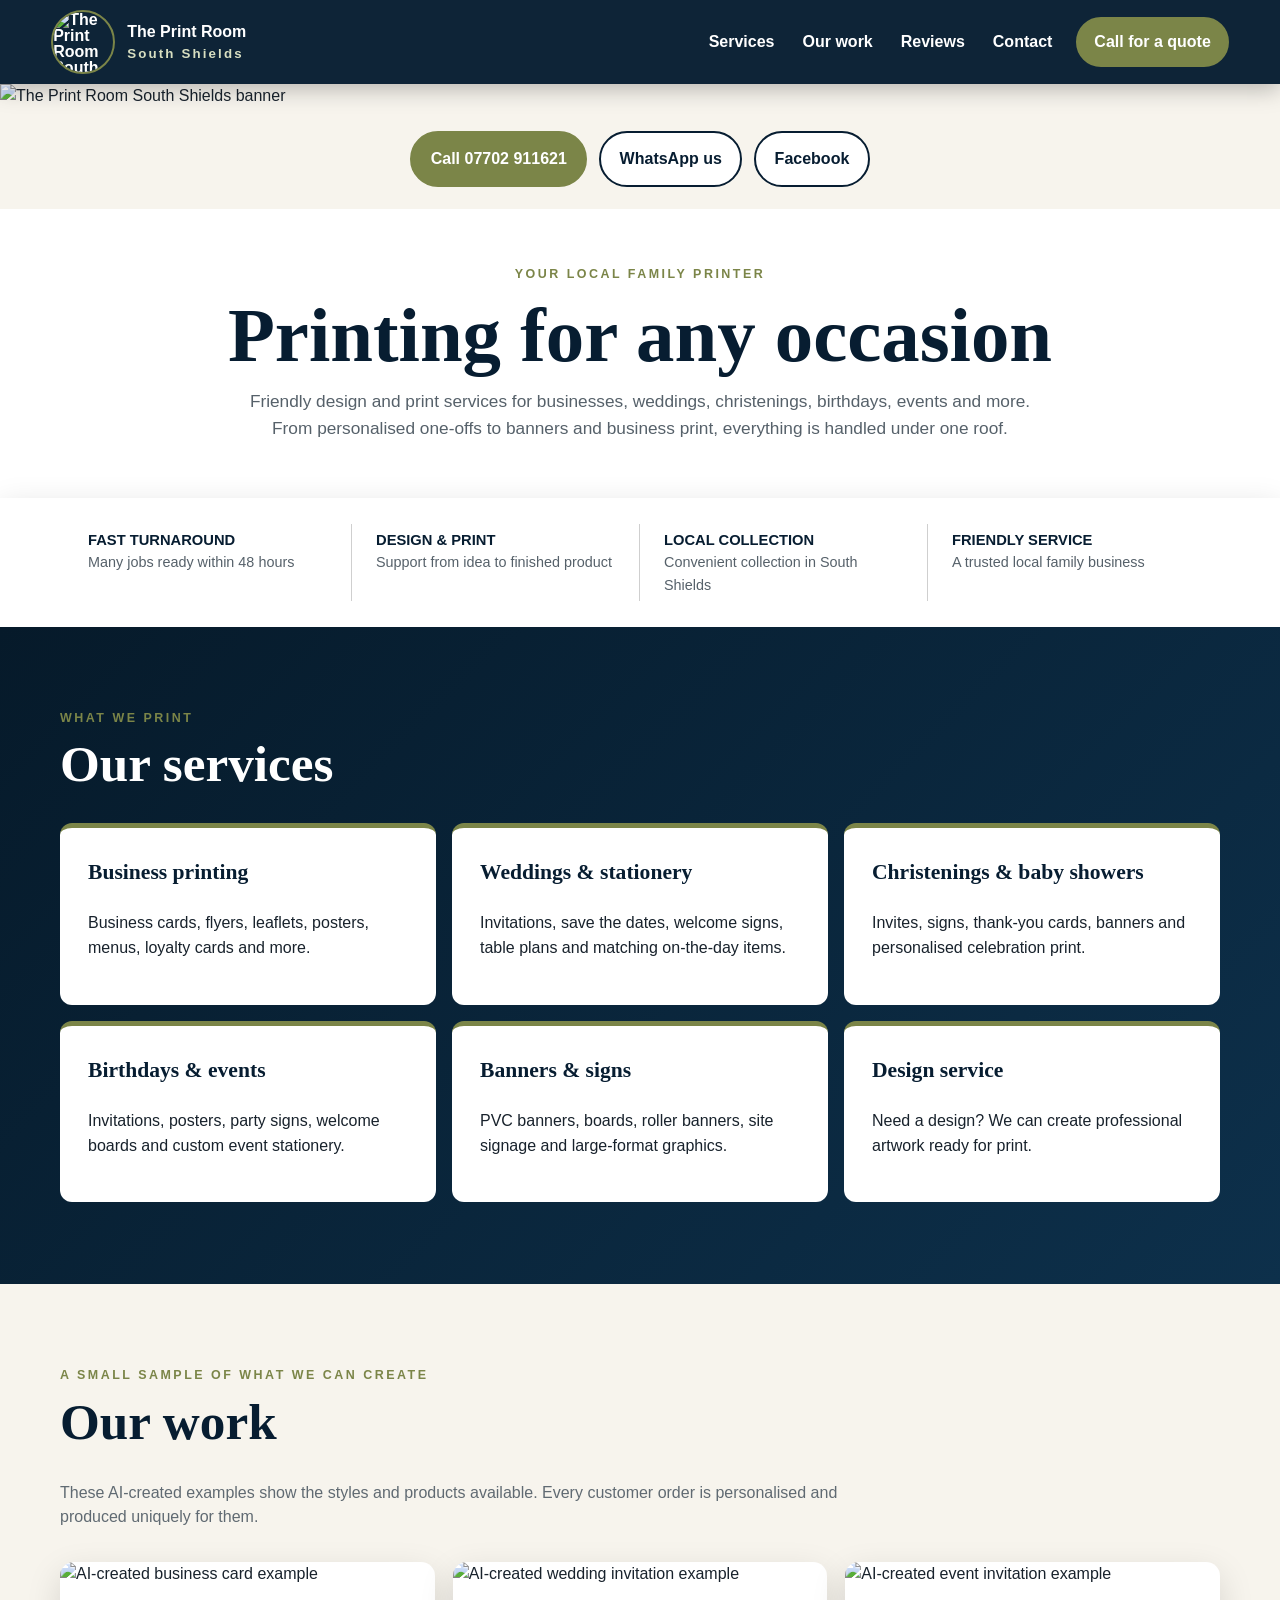
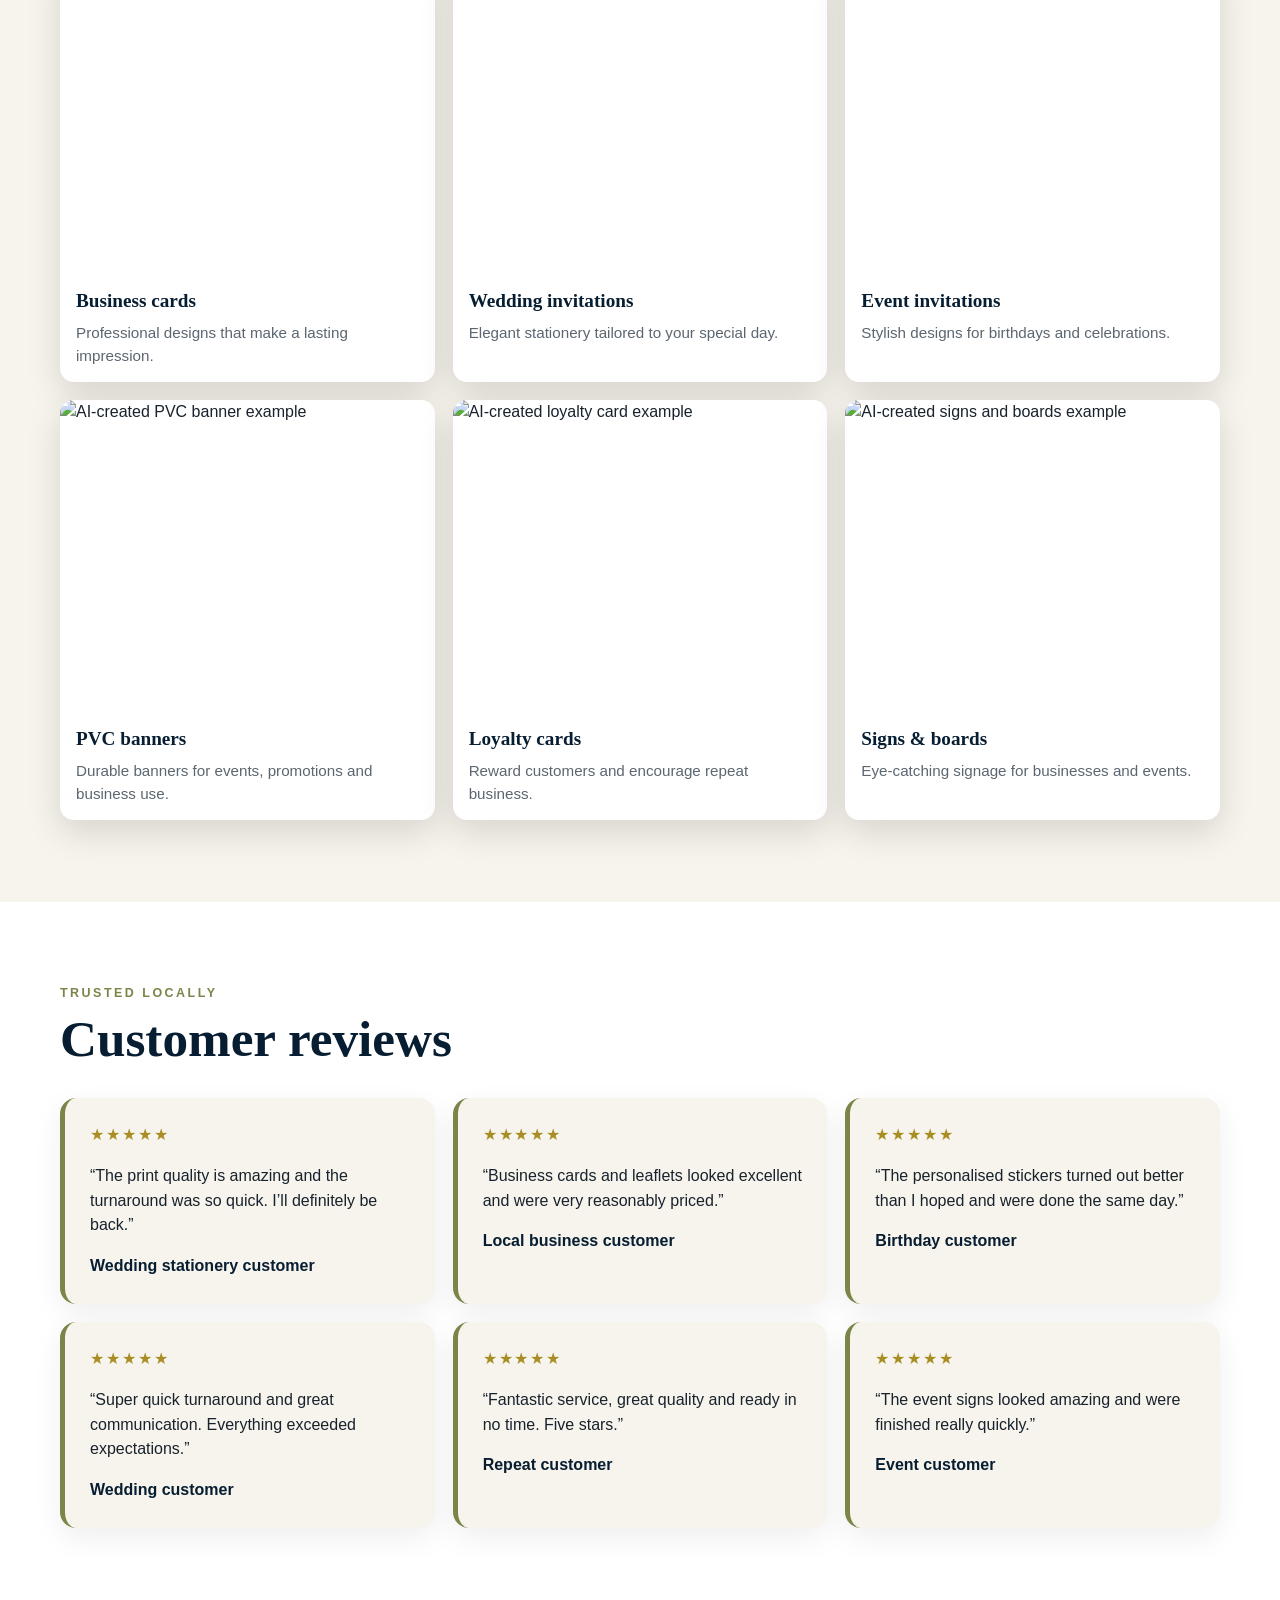
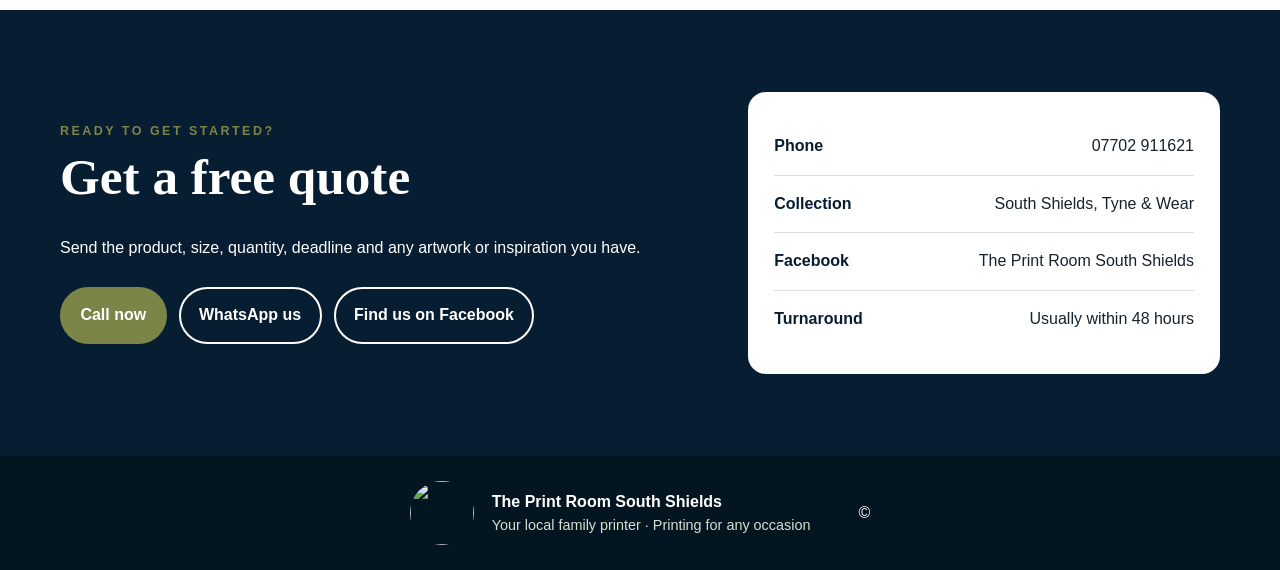
==== index.html @ c78f8b34 "Add files via upload" ====
<!doctype html>
<html lang="en-GB">
<head>
<meta charset="utf-8">
<meta name="viewport" content="width=device-width,initial-scale=1">
<title>The Print Room South Shields | Your Local Family Printer</title>
<meta name="description" content="Friendly local design and print services in South Shields for businesses, weddings, celebrations, banners, signs and personalised print.">
<meta name="theme-color" content="#071d31">
<link rel="stylesheet" href="styles.css">
</head>
<body>
<header class="topbar">
  <a class="brand" href="#home"><img src="assets/logo.jpg" alt="The Print Room South Shields logo"><span>The Print Room<small>South Shields</small></span></a>
  <nav><a href="#services">Services</a><a href="#work">Our work</a><a href="#reviews">Reviews</a><a href="#contact">Contact</a></nav>
  <a class="button small" href="tel:+447702911621">Call for a quote</a>
</header>
<main id="home">
<section class="top-banner"><img src="assets/top-banner.png" alt="The Print Room South Shields banner"></section>
<section class="mobile-actions"><a class="button" href="tel:+447702911621">Call 07702 911621</a><a class="button outline-dark" href="https://wa.me/447702911621">WhatsApp us</a><a class="button outline-dark" href="https://facebook.com/ThePrintRoomSouthShields">Facebook</a></section>
<section class="welcome wrap"><p class="eyebrow">Your local family printer</p><h1>Printing for any occasion</h1><p class="intro darktext">Friendly design and print services for businesses, weddings, christenings, birthdays, events and more. From personalised one-offs to banners and business print, everything is handled under one roof.</p></section>
<section class="benefits">
  <article><strong>Fast turnaround</strong><span>Many jobs ready within 48 hours</span></article>
  <article><strong>Design & print</strong><span>Support from idea to finished product</span></article>
  <article><strong>Local collection</strong><span>Convenient collection in South Shields</span></article>
  <article><strong>Friendly service</strong><span>A trusted local family business</span></article>
</section>
<section id="services" class="section dark"><div class="wrap"><p class="eyebrow">What we print</p><h2>Our services</h2><div class="services">
  <article><h3>Business printing</h3><p>Business cards, flyers, leaflets, posters, menus, loyalty cards and more.</p></article>
  <article><h3>Weddings & stationery</h3><p>Invitations, save the dates, welcome signs, table plans and matching on-the-day items.</p></article>
  <article><h3>Christenings & baby showers</h3><p>Invites, signs, thank-you cards, banners and personalised celebration print.</p></article>
  <article><h3>Birthdays & events</h3><p>Invitations, posters, party signs, welcome boards and custom event stationery.</p></article>
  <article><h3>Banners & signs</h3><p>PVC banners, boards, roller banners, site signage and large-format graphics.</p></article>
  <article><h3>Design service</h3><p>Need a design? We can create professional artwork ready for print.</p></article>
</div></div></section>
<section id="work" class="section work"><div class="wrap"><p class="eyebrow">A small sample of what we can create</p><h2>Our work</h2>
<p class="note">These AI-created examples show the styles and products available. Every customer order is personalised and produced uniquely for them.</p>
<div class="gallery">
  <figure><img src="assets/business-cards.jpg" alt="AI-created business card example"><figcaption><strong>Business cards</strong><span>Professional designs that make a lasting impression.</span></figcaption></figure>
  <figure><img src="assets/wedding-invitations.jpg" alt="AI-created wedding invitation example"><figcaption><strong>Wedding invitations</strong><span>Elegant stationery tailored to your special day.</span></figcaption></figure>
  <figure><img src="assets/event-invitations.jpg" alt="AI-created event invitation example"><figcaption><strong>Event invitations</strong><span>Stylish designs for birthdays and celebrations.</span></figcaption></figure>
  <figure><img src="assets/pvc-banners.jpg" alt="AI-created PVC banner example"><figcaption><strong>PVC banners</strong><span>Durable banners for events, promotions and business use.</span></figcaption></figure>
  <figure><img src="assets/loyalty-cards.jpg" alt="AI-created loyalty card example"><figcaption><strong>Loyalty cards</strong><span>Reward customers and encourage repeat business.</span></figcaption></figure>
  <figure><img src="assets/signs-boards.jpg" alt="AI-created signs and boards example"><figcaption><strong>Signs & boards</strong><span>Eye-catching signage for businesses and events.</span></figcaption></figure>
</div></div></section>
<section id="reviews" class="section reviews"><div class="wrap"><p class="eyebrow">Trusted locally</p><h2>Customer reviews</h2><div class="review-grid">
  <blockquote><div class="stars">★★★★★</div><p>“The print quality is amazing and the turnaround was so quick. I’ll definitely be back.”</p><footer>Wedding stationery customer</footer></blockquote>
  <blockquote><div class="stars">★★★★★</div><p>“Business cards and leaflets looked excellent and were very reasonably priced.”</p><footer>Local business customer</footer></blockquote>
  <blockquote><div class="stars">★★★★★</div><p>“The personalised stickers turned out better than I hoped and were done the same day.”</p><footer>Birthday customer</footer></blockquote>
  <blockquote><div class="stars">★★★★★</div><p>“Super quick turnaround and great communication. Everything exceeded expectations.”</p><footer>Wedding customer</footer></blockquote>
  <blockquote><div class="stars">★★★★★</div><p>“Fantastic service, great quality and ready in no time. Five stars.”</p><footer>Repeat customer</footer></blockquote>
  <blockquote><div class="stars">★★★★★</div><p>“The event signs looked amazing and were finished really quickly.”</p><footer>Event customer</footer></blockquote>
</div></div></section>
<section id="contact" class="section contact"><div class="wrap contact-grid"><div><p class="eyebrow">Ready to get started?</p><h2>Get a free quote</h2><p>Send the product, size, quantity, deadline and any artwork or inspiration you have.</p><div class="actions"><a class="button" href="tel:+447702911621">Call now</a><a class="button outline" href="https://wa.me/447702911621">WhatsApp us</a><a class="button outline" href="https://facebook.com/ThePrintRoomSouthShields">Find us on Facebook</a></div></div>
<div class="contact-card"><div><strong>Phone</strong><span>07702 911621</span></div><div><strong>Collection</strong><span>South Shields, Tyne & Wear</span></div><div><strong>Facebook</strong><span>The Print Room South Shields</span></div><div><strong>Turnaround</strong><span>Usually within 48 hours</span></div></div></div></section>
</main>
<footer class="site-footer"><img src="assets/logo.jpg" alt=""><div><strong>The Print Room South Shields</strong><span>Your local family printer · Printing for any occasion</span></div><p>© <span id="year"></span></p></footer>
<script src="script.js"></script>
</body></html>
---- styles.css ----
:root{--navy:#071d31;--navy2:#0b2942;--sage:#7b8548;--cream:#f7f4ed;--white:#fff;--text:#18222c;--shadow:0 18px 50px rgba(0,0,0,.16)}
*{box-sizing:border-box}html{scroll-behavior:smooth}body{margin:0;font-family:Arial,Helvetica,sans-serif;color:var(--text);background:#fff;line-height:1.55}img{display:block;max-width:100%}.wrap{width:min(1160px,92%);margin:auto}
.topbar{position:sticky;top:0;z-index:20;display:flex;align-items:center;gap:24px;padding:10px 4%;background:rgba(7,29,49,.97);box-shadow:0 5px 22px #0004}.brand{display:flex;align-items:center;gap:12px;color:white;text-decoration:none;font-weight:900;line-height:1}.brand img{width:64px;height:64px;object-fit:cover;border-radius:50%;border:2px solid var(--sage)}.brand small{display:block;color:#d8dfc1;letter-spacing:.16em;margin-top:7px}nav{display:flex;gap:28px;margin-left:auto}nav a{color:#fff;text-decoration:none;font-weight:800}.button{display:inline-flex;align-items:center;justify-content:center;padding:.86rem 1.15rem;border-radius:999px;background:var(--sage);border:2px solid var(--sage);color:white;text-decoration:none;font-weight:900}.button.outline{background:transparent;border-color:#fff}.button.small{padding:.66rem 1rem}
.hero{display:grid;grid-template-columns:1.05fr .95fr;min-height:560px;background:radial-gradient(circle at 80% 20%,#163650 0,#071d31 54%,#041522 100%);color:#fff;overflow:hidden}.hero-copy{padding:80px 5% 70px 6%;align-self:center}.script{margin:0;color:var(--sage);font-family:Georgia,serif;font-style:italic;font-size:2.2rem}.hero h1{font-family:Georgia,serif;font-size:clamp(3.2rem,7vw,6.8rem);line-height:.95;margin:.05em 0 .2em}.tag{text-transform:uppercase;letter-spacing:.22em;color:#9eaa68;font-weight:900}.intro{max-width:650px;font-size:1.08rem;color:#e7ebee}.actions{display:flex;flex-wrap:wrap;gap:12px;margin-top:26px}.hero-image{align-self:end;padding:44px 5% 0 0}.hero-image img{width:100%;height:480px;object-fit:cover;object-position:center;border-radius:20px 20px 0 0;box-shadow:var(--shadow)}
.benefits{display:grid;grid-template-columns:repeat(4,1fr);background:#fff;padding:26px 5%;box-shadow:0 8px 30px #0002}.benefits article{padding:5px 24px;border-right:1px solid #cfcfcf}.benefits article:last-child{border:0}.benefits strong,.benefits span{display:block}.benefits strong{text-transform:uppercase;color:var(--navy);font-size:.92rem}.benefits span{font-size:.9rem;color:#56616a}
.section{padding:82px 0}.dark{background:linear-gradient(135deg,#061a2a,#0d304b);color:white}.eyebrow{text-transform:uppercase;letter-spacing:.2em;font-size:.78rem;font-weight:900;color:var(--sage);margin:0 0 7px}h2{font-family:Georgia,serif;font-size:clamp(2.2rem,4vw,3.6rem);line-height:1.1;margin:.15em 0 .6em;color:var(--navy)}.dark h2,.contact h2{color:#fff}.services{display:grid;grid-template-columns:repeat(3,1fr);gap:16px}.services article{background:#fff;color:var(--text);padding:28px;border-radius:12px;border-top:5px solid var(--sage)}.services h3{font-family:Georgia,serif;color:var(--navy);font-size:1.35rem;margin-top:0}
.work{background:var(--cream)}.note{max-width:780px;color:#606a72}.gallery{display:grid;grid-template-columns:repeat(3,1fr);gap:18px;margin-top:32px}.gallery figure{margin:0;background:#fff;border-radius:14px;overflow:hidden;box-shadow:0 12px 35px #0002}.gallery img{width:100%;height:310px;object-fit:cover}.gallery figcaption{padding:14px 16px}.gallery figcaption strong,.gallery figcaption span{display:block}.gallery figcaption strong{font-family:Georgia,serif;color:var(--navy);font-size:1.2rem}.gallery figcaption span{margin-top:5px;color:#5c6670;font-size:.95rem}
.reviews{background:#fff}.review-grid{display:grid;grid-template-columns:repeat(3,1fr);gap:18px}.review-grid blockquote{margin:0;padding:25px;border-radius:16px;background:var(--cream);border-left:5px solid var(--sage);box-shadow:0 10px 30px #0001}.review-grid p{font-size:1rem}.review-grid footer{margin-top:16px;color:var(--navy);font-weight:800}.stars{color:#a98c24;letter-spacing:.12em}
.contact{background:var(--navy);color:#fff}.contact-grid{display:grid;grid-template-columns:1.15fr .85fr;gap:50px;align-items:center}.contact-card{background:#fff;color:var(--text);padding:26px;border-radius:18px}.contact-card div{display:flex;justify-content:space-between;gap:20px;padding:16px 0;border-bottom:1px solid #ddd}.contact-card div:last-child{border:0}.contact-card strong{color:var(--navy)}.contact-card span{text-align:right}
.site-footer{display:flex;align-items:center;justify-content:center;gap:18px;padding:25px;background:#041522;color:white;text-align:left}.site-footer img{width:64px;height:64px;border-radius:50%}.site-footer strong,.site-footer span{display:block}.site-footer span{font-size:.9rem;color:#d7dfcf}.site-footer p{margin-left:30px}
@media(max-width:900px){nav{display:none}.topbar .small{margin-left:auto}.hero{grid-template-columns:1fr}.hero-copy{padding-top:55px}.hero-image{padding:0 5%}.hero-image img{height:400px;border-radius:20px}.benefits{grid-template-columns:repeat(2,1fr)}.benefits article{border-right:0;border-bottom:1px solid #ddd}.services,.gallery,.review-grid{grid-template-columns:repeat(2,1fr)}.contact-grid{grid-template-columns:1fr}}
@media(max-width:600px){.brand span{display:none}.topbar{padding:8px 3%}.hero-copy{padding:45px 6%}.script{font-size:1.8rem}.hero h1{font-size:3.3rem}.hero-image img{height:290px}.benefits,.services,.gallery,.review-grid{grid-template-columns:1fr}.gallery img{height:300px}.actions .button{width:100%}.contact-card div{flex-direction:column}.contact-card span{text-align:left}.site-footer{flex-direction:column;text-align:center}.site-footer p{margin:0}}
.top-banner{background:var(--cream)}.top-banner img{width:100%;height:auto;object-fit:contain}.mobile-actions{display:flex;justify-content:center;gap:12px;flex-wrap:wrap;padding:22px 4%;background:var(--cream)}.outline-dark{background:#fff;color:var(--navy);border-color:var(--navy)}.welcome{text-align:center;padding:56px 0}.welcome h1{font-family:Georgia,serif;font-size:clamp(2.5rem,6vw,4.8rem);line-height:1.05;color:var(--navy);margin:.15em 0}.darktext{color:#56616a;margin:0 auto;max-width:800px}.topbar{position:relative}
@media(max-width:600px){.top-banner img{width:100%;height:auto}.mobile-actions{padding:16px 5%}.mobile-actions .button{width:100%}.welcome{padding:44px 5%}.topbar{position:relative}}
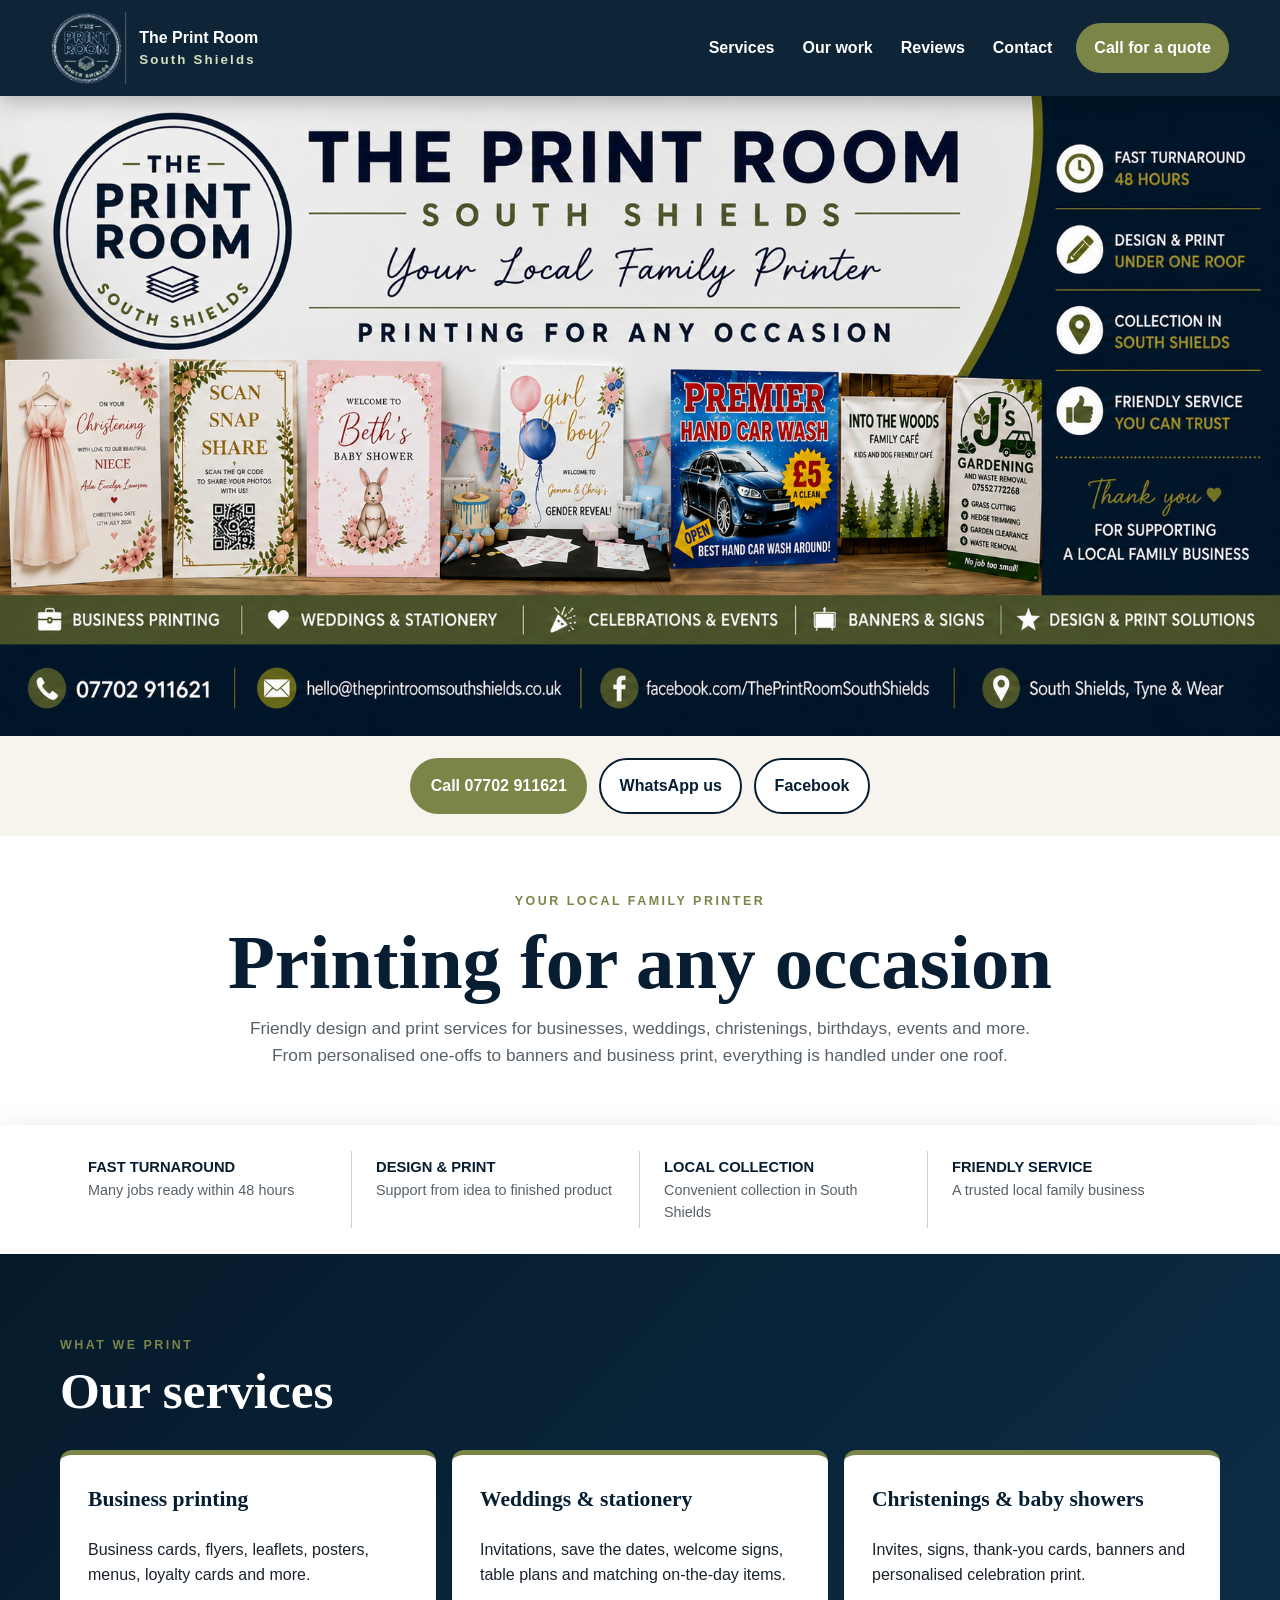
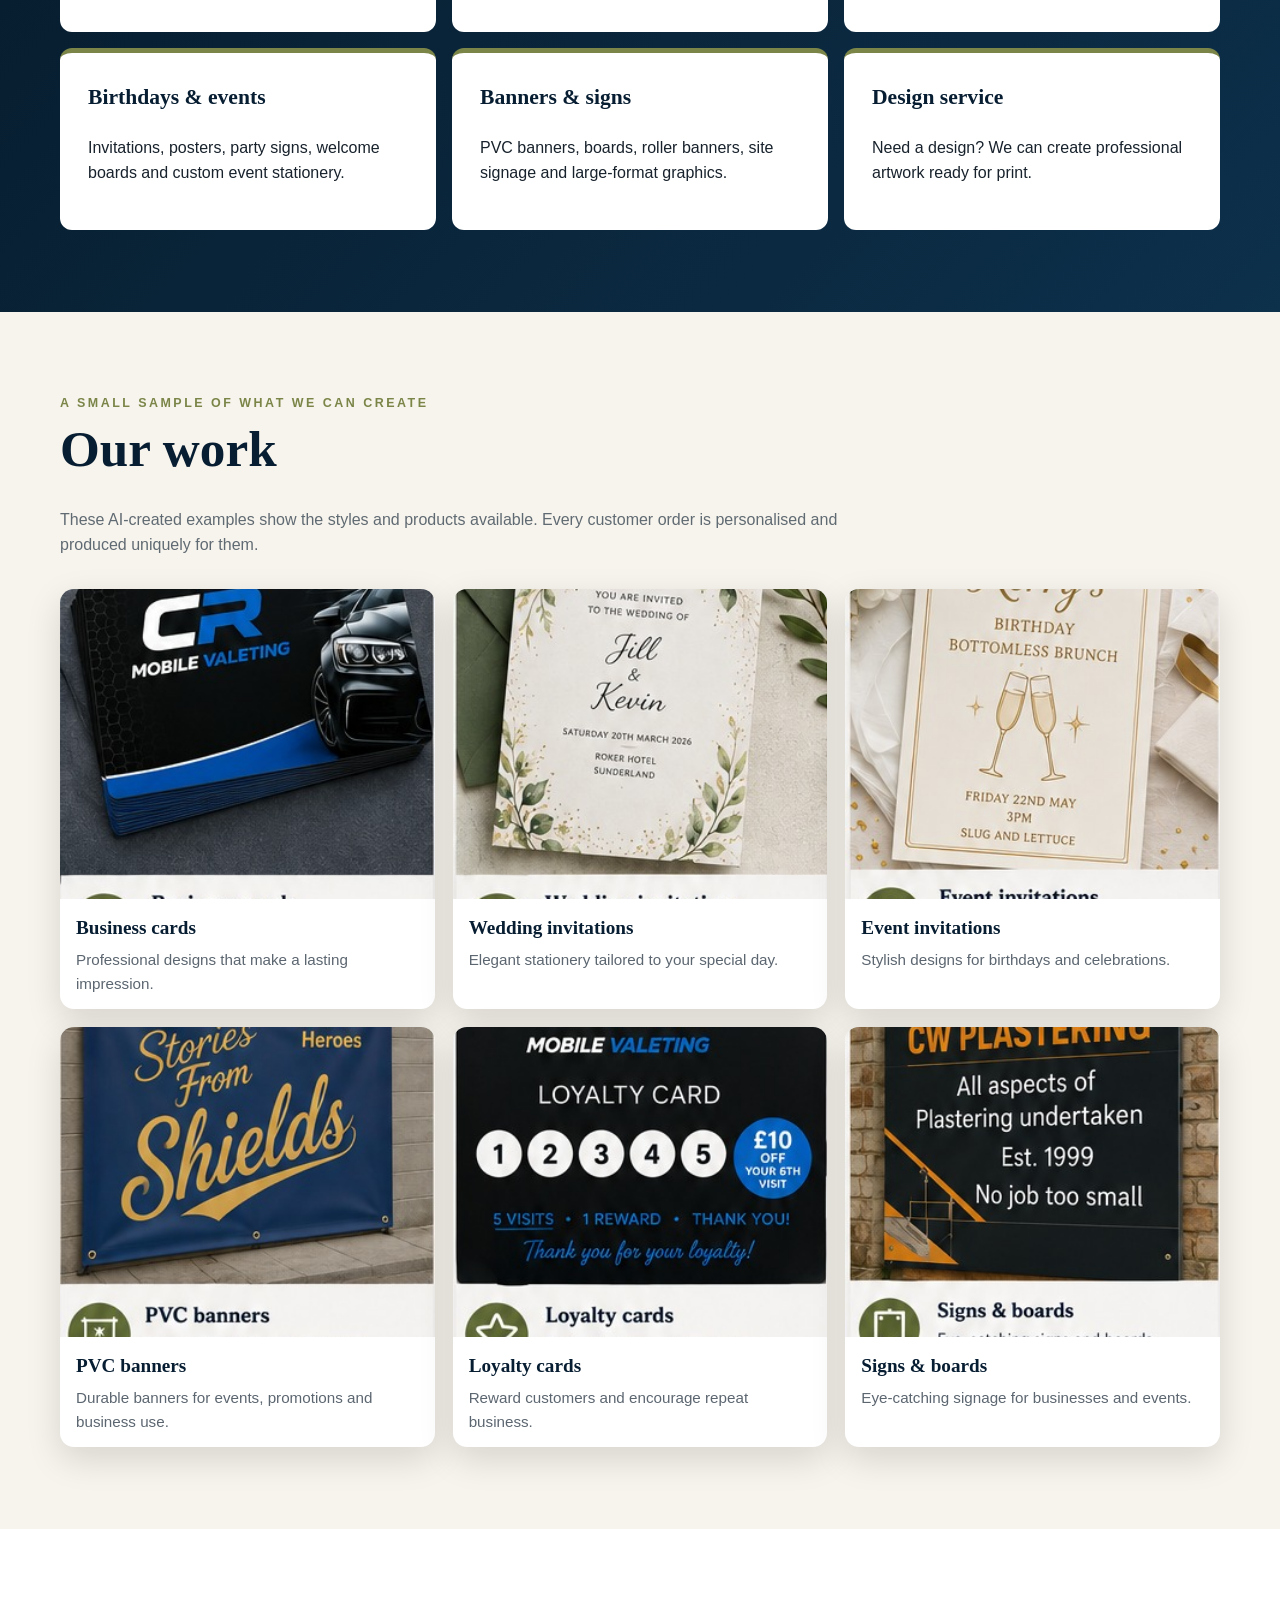
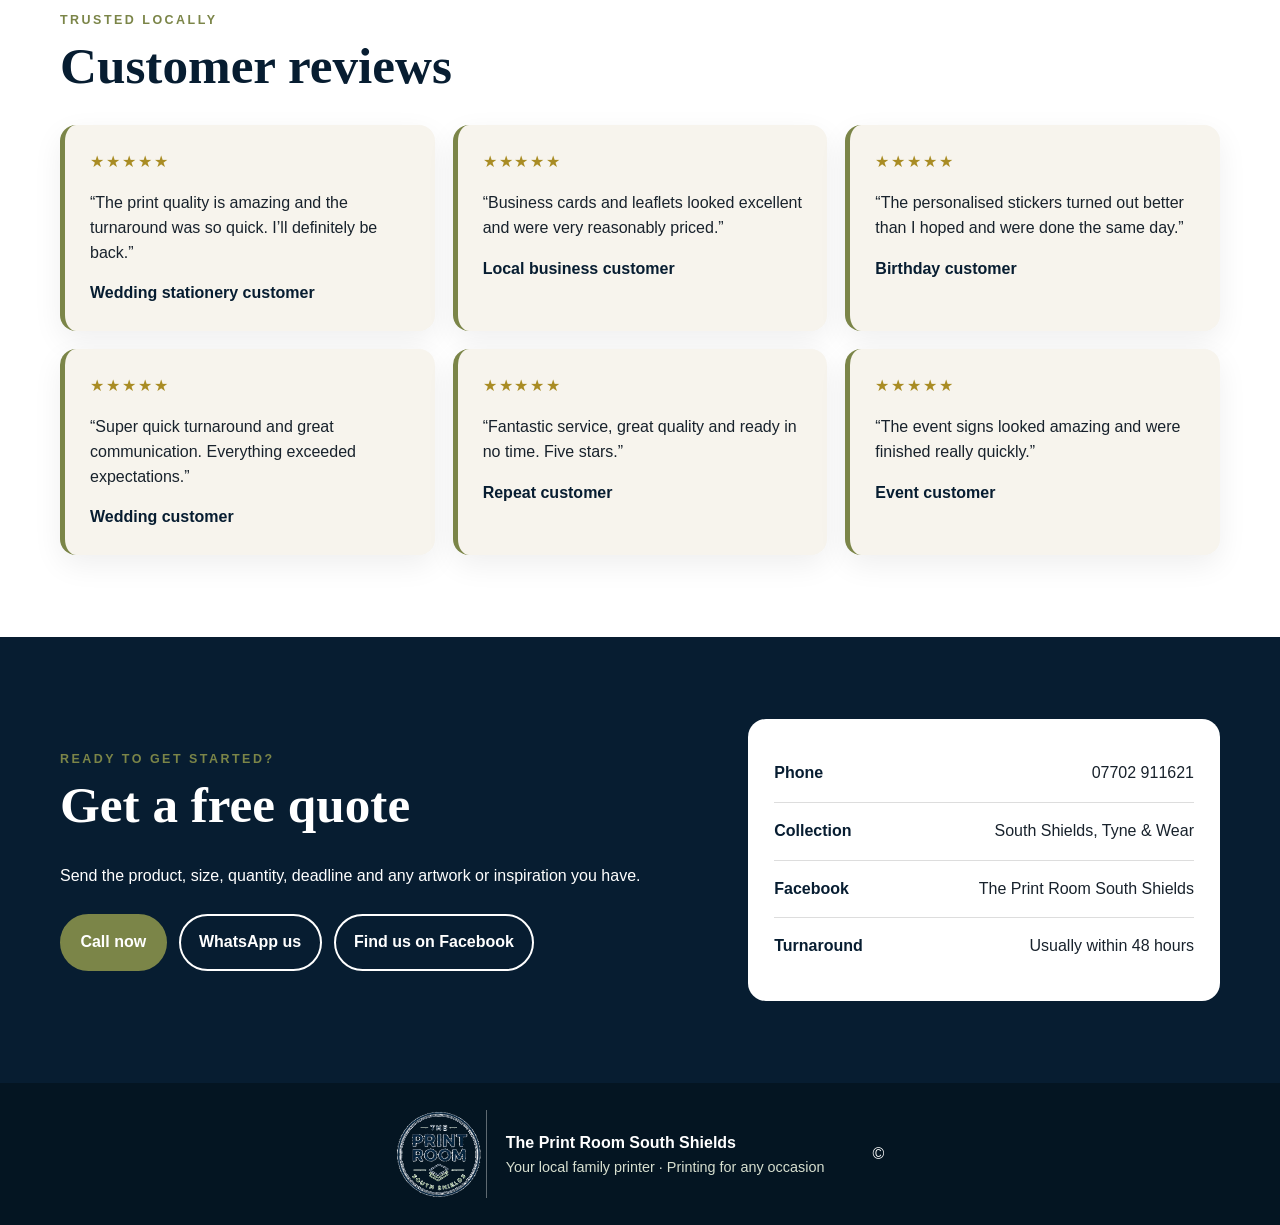
==== commit 3c68a16b: "Add files via upload" ====
--- a/index.html
+++ b/index.html
@@ -10,12 +10,12 @@
 </head>
 <body>
 <header class="topbar">
-  <a class="brand" href="#home"><img src="assets/logo.jpg" alt="The Print Room South Shields logo"><span>The Print Room<small>South Shields</small></span></a>
+  <a class="brand" href="#home"><img src="logo-cropped.png" alt="The Print Room South Shields logo"><span>The Print Room<small>South Shields</small></span></a>
   <nav><a href="#services">Services</a><a href="#work">Our work</a><a href="#reviews">Reviews</a><a href="#contact">Contact</a></nav>
   <a class="button small" href="tel:+447702911621">Call for a quote</a>
 </header>
 <main id="home">
-<section class="top-banner"><img src="assets/top-banner.png" alt="The Print Room South Shields banner"></section>
+<section class="top-banner"><img src="top-banner.png" alt="The Print Room South Shields banner"></section>
 <section class="mobile-actions"><a class="button" href="tel:+447702911621">Call 07702 911621</a><a class="button outline-dark" href="https://wa.me/447702911621">WhatsApp us</a><a class="button outline-dark" href="https://facebook.com/ThePrintRoomSouthShields">Facebook</a></section>
 <section class="welcome wrap"><p class="eyebrow">Your local family printer</p><h1>Printing for any occasion</h1><p class="intro darktext">Friendly design and print services for businesses, weddings, christenings, birthdays, events and more. From personalised one-offs to banners and business print, everything is handled under one roof.</p></section>
 <section class="benefits">
@@ -35,12 +35,12 @@
 <section id="work" class="section work"><div class="wrap"><p class="eyebrow">A small sample of what we can create</p><h2>Our work</h2>
 <p class="note">These AI-created examples show the styles and products available. Every customer order is personalised and produced uniquely for them.</p>
 <div class="gallery">
-  <figure><img src="assets/business-cards.jpg" alt="AI-created business card example"><figcaption><strong>Business cards</strong><span>Professional designs that make a lasting impression.</span></figcaption></figure>
-  <figure><img src="assets/wedding-invitations.jpg" alt="AI-created wedding invitation example"><figcaption><strong>Wedding invitations</strong><span>Elegant stationery tailored to your special day.</span></figcaption></figure>
-  <figure><img src="assets/event-invitations.jpg" alt="AI-created event invitation example"><figcaption><strong>Event invitations</strong><span>Stylish designs for birthdays and celebrations.</span></figcaption></figure>
-  <figure><img src="assets/pvc-banners.jpg" alt="AI-created PVC banner example"><figcaption><strong>PVC banners</strong><span>Durable banners for events, promotions and business use.</span></figcaption></figure>
-  <figure><img src="assets/loyalty-cards.jpg" alt="AI-created loyalty card example"><figcaption><strong>Loyalty cards</strong><span>Reward customers and encourage repeat business.</span></figcaption></figure>
-  <figure><img src="assets/signs-boards.jpg" alt="AI-created signs and boards example"><figcaption><strong>Signs & boards</strong><span>Eye-catching signage for businesses and events.</span></figcaption></figure>
+  <figure><img src="business-cards.jpg" alt="AI-created business card example"><figcaption><strong>Business cards</strong><span>Professional designs that make a lasting impression.</span></figcaption></figure>
+  <figure><img src="wedding-invitations.jpg" alt="AI-created wedding invitation example"><figcaption><strong>Wedding invitations</strong><span>Elegant stationery tailored to your special day.</span></figcaption></figure>
+  <figure><img src="event-invitations.jpg" alt="AI-created event invitation example"><figcaption><strong>Event invitations</strong><span>Stylish designs for birthdays and celebrations.</span></figcaption></figure>
+  <figure><img src="pvc-banners.jpg" alt="AI-created PVC banner example"><figcaption><strong>PVC banners</strong><span>Durable banners for events, promotions and business use.</span></figcaption></figure>
+  <figure><img src="loyalty-cards.jpg" alt="AI-created loyalty card example"><figcaption><strong>Loyalty cards</strong><span>Reward customers and encourage repeat business.</span></figcaption></figure>
+  <figure><img src="signs-boards.jpg" alt="AI-created signs and boards example"><figcaption><strong>Signs & boards</strong><span>Eye-catching signage for businesses and events.</span></figcaption></figure>
 </div></div></section>
 <section id="reviews" class="section reviews"><div class="wrap"><p class="eyebrow">Trusted locally</p><h2>Customer reviews</h2><div class="review-grid">
   <blockquote><div class="stars">★★★★★</div><p>“The print quality is amazing and the turnaround was so quick. I’ll definitely be back.”</p><footer>Wedding stationery customer</footer></blockquote>
@@ -53,6 +53,6 @@
 <section id="contact" class="section contact"><div class="wrap contact-grid"><div><p class="eyebrow">Ready to get started?</p><h2>Get a free quote</h2><p>Send the product, size, quantity, deadline and any artwork or inspiration you have.</p><div class="actions"><a class="button" href="tel:+447702911621">Call now</a><a class="button outline" href="https://wa.me/447702911621">WhatsApp us</a><a class="button outline" href="https://facebook.com/ThePrintRoomSouthShields">Find us on Facebook</a></div></div>
 <div class="contact-card"><div><strong>Phone</strong><span>07702 911621</span></div><div><strong>Collection</strong><span>South Shields, Tyne & Wear</span></div><div><strong>Facebook</strong><span>The Print Room South Shields</span></div><div><strong>Turnaround</strong><span>Usually within 48 hours</span></div></div></div></section>
 </main>
-<footer class="site-footer"><img src="assets/logo.jpg" alt=""><div><strong>The Print Room South Shields</strong><span>Your local family printer · Printing for any occasion</span></div><p>© <span id="year"></span></p></footer>
+<footer class="site-footer"><img src="logo-cropped.png" alt=""><div><strong>The Print Room South Shields</strong><span>Your local family printer · Printing for any occasion</span></div><p>© <span id="year"></span></p></footer>
 <script src="script.js"></script>
 </body></html>
--- a/styles.css
+++ b/styles.css
@@ -12,3 +12,37 @@
 @media(max-width:600px){.brand span{display:none}.topbar{padding:8px 3%}.hero-copy{padding:45px 6%}.script{font-size:1.8rem}.hero h1{font-size:3.3rem}.hero-image img{height:290px}.benefits,.services,.gallery,.review-grid{grid-template-columns:1fr}.gallery img{height:300px}.actions .button{width:100%}.contact-card div{flex-direction:column}.contact-card span{text-align:left}.site-footer{flex-direction:column;text-align:center}.site-footer p{margin:0}}
 .top-banner{background:var(--cream)}.top-banner img{width:100%;height:auto;object-fit:contain}.mobile-actions{display:flex;justify-content:center;gap:12px;flex-wrap:wrap;padding:22px 4%;background:var(--cream)}.outline-dark{background:#fff;color:var(--navy);border-color:var(--navy)}.welcome{text-align:center;padding:56px 0}.welcome h1{font-family:Georgia,serif;font-size:clamp(2.5rem,6vw,4.8rem);line-height:1.05;color:var(--navy);margin:.15em 0}.darktext{color:#56616a;margin:0 auto;max-width:800px}.topbar{position:relative}
 @media(max-width:600px){.top-banner img{width:100%;height:auto}.mobile-actions{padding:16px 5%}.mobile-actions .button{width:100%}.welcome{padding:44px 5%}.topbar{position:relative}}
+
+/* GitHub live-image fixes */
+.brand img{
+  width:76px;
+  height:76px;
+  object-fit:contain;
+  border:none;
+  border-radius:0;
+  padding:0;
+}
+.site-footer img{
+  width:92px;
+  height:92px;
+  object-fit:contain;
+  border-radius:0;
+}
+.top-banner{
+  width:100%;
+  overflow:hidden;
+  background:#f6f3eb;
+}
+.top-banner img{
+  display:block;
+  width:100%;
+  height:auto;
+  max-height:none;
+  object-fit:contain;
+  object-position:center;
+}
+@media(max-width:600px){
+  .brand img{width:70px;height:70px}
+  .site-footer img{width:100px;height:100px}
+  .top-banner img{width:100%;height:auto;object-fit:contain}
+}
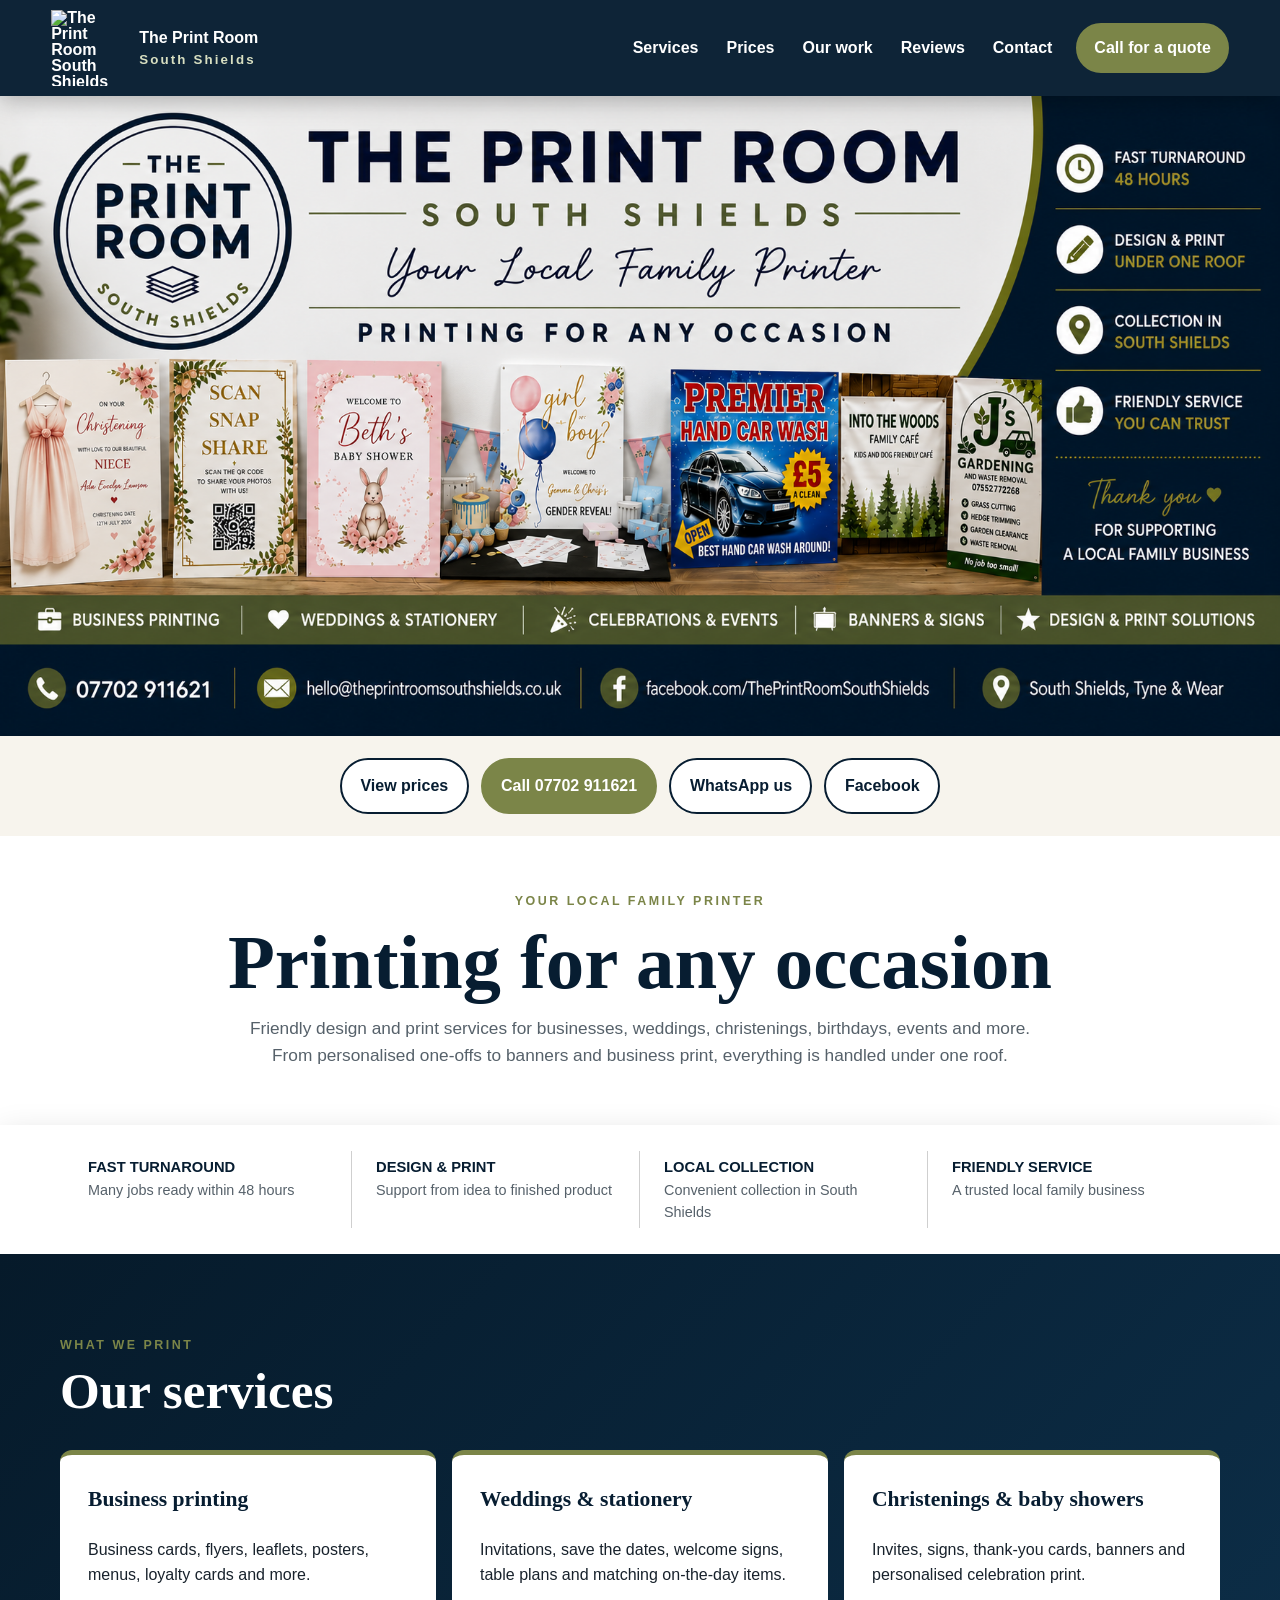
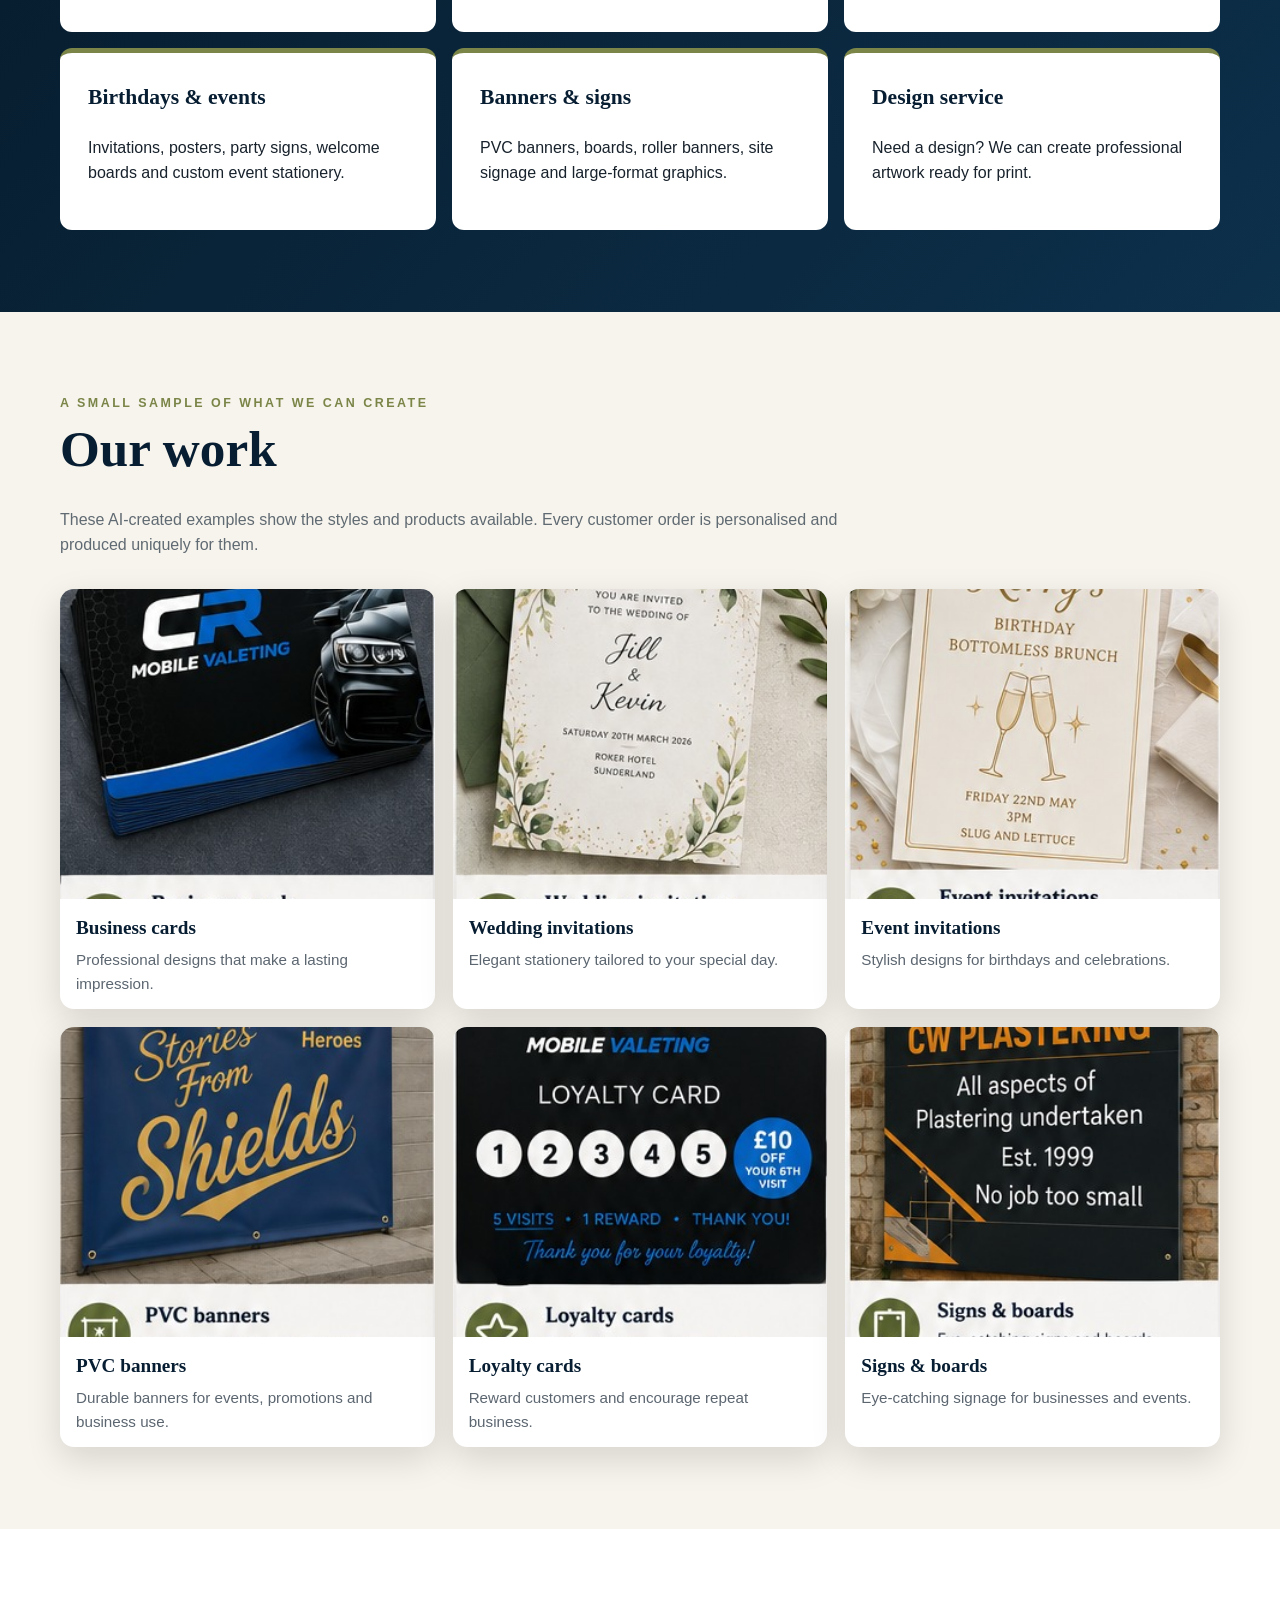
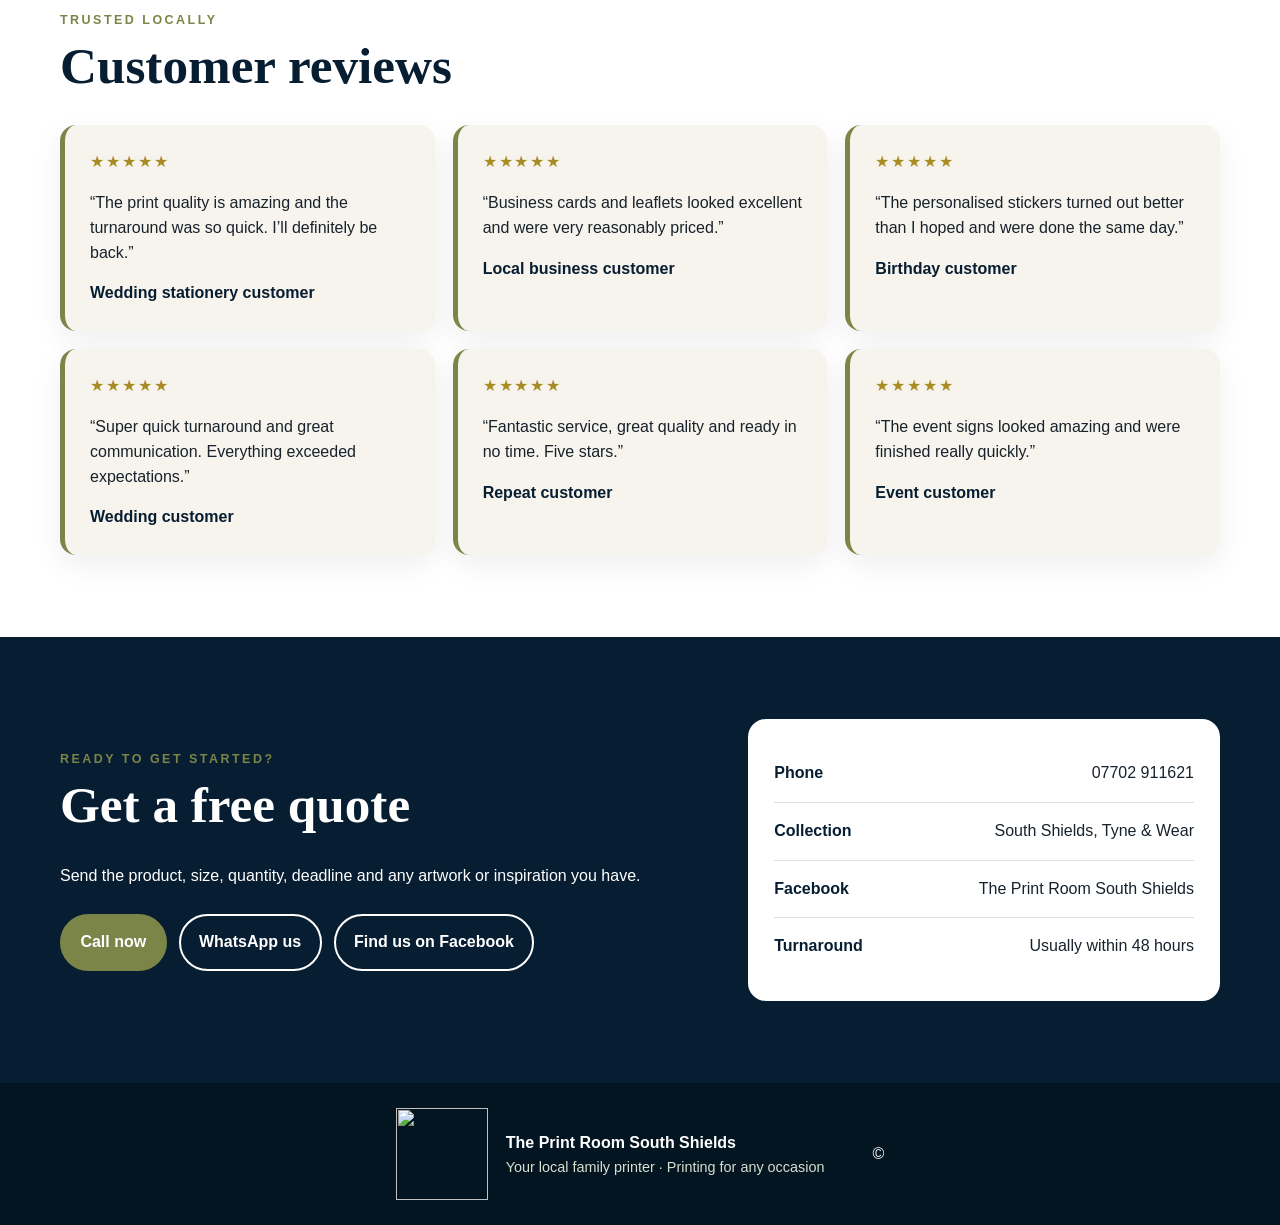
==== commit 53ef80b0: "Add files via upload" ====
--- a/index.html
+++ b/index.html
@@ -11,12 +11,12 @@
 <body>
 <header class="topbar">
   <a class="brand" href="#home"><img src="logo-cropped.png" alt="The Print Room South Shields logo"><span>The Print Room<small>South Shields</small></span></a>
-  <nav><a href="#services">Services</a><a href="#work">Our work</a><a href="#reviews">Reviews</a><a href="#contact">Contact</a></nav>
+  <nav><a href="#services">Services</a><a href="prices.html">Prices</a><a href="#work">Our work</a><a href="#reviews">Reviews</a><a href="#contact">Contact</a></nav>
   <a class="button small" href="tel:+447702911621">Call for a quote</a>
 </header>
 <main id="home">
 <section class="top-banner"><img src="top-banner.png" alt="The Print Room South Shields banner"></section>
-<section class="mobile-actions"><a class="button" href="tel:+447702911621">Call 07702 911621</a><a class="button outline-dark" href="https://wa.me/447702911621">WhatsApp us</a><a class="button outline-dark" href="https://facebook.com/ThePrintRoomSouthShields">Facebook</a></section>
+<section class="mobile-actions"><a class="button outline-dark" href="prices.html">View prices</a><a class="button" href="tel:+447702911621">Call 07702 911621</a><a class="button outline-dark" href="https://wa.me/447702911621">WhatsApp us</a><a class="button outline-dark" href="https://facebook.com/ThePrintRoomSouthShields">Facebook</a></section>
 <section class="welcome wrap"><p class="eyebrow">Your local family printer</p><h1>Printing for any occasion</h1><p class="intro darktext">Friendly design and print services for businesses, weddings, christenings, birthdays, events and more. From personalised one-offs to banners and business print, everything is handled under one roof.</p></section>
 <section class="benefits">
   <article><strong>Fast turnaround</strong><span>Many jobs ready within 48 hours</span></article>
--- a/styles.css
+++ b/styles.css
@@ -46,3 +46,28 @@
   .site-footer img{width:100px;height:100px}
   .top-banner img{width:100%;height:auto;object-fit:contain}
 }
+
+/* Price page */
+.price-hero{padding:80px 0;background:linear-gradient(135deg,#061a2a,#0d304b);color:#fff;text-align:center}
+.price-hero h1{font-family:Georgia,serif;font-size:clamp(3rem,7vw,5.6rem);line-height:1;margin:.12em 0 .25em}
+.price-hero p:not(.eyebrow){max-width:760px;margin:0 auto;color:#e4e9ec;font-size:1.08rem}
+.price-hero .actions{justify-content:center}
+.price-section{background:var(--cream)}
+.price-notice{padding:18px 22px;margin-bottom:28px;border-left:5px solid var(--sage);background:#fff;border-radius:10px;box-shadow:0 8px 24px #0001}
+.price-grid{display:grid;grid-template-columns:repeat(2,minmax(0,1fr));gap:20px}
+.price-card{background:#fff;border-radius:16px;padding:28px;box-shadow:0 14px 38px #0002;border-top:5px solid var(--navy)}
+.price-card.featured{border-top-color:var(--sage)}
+.price-kicker{margin:0 0 5px;text-transform:uppercase;letter-spacing:.17em;font-size:.72rem;font-weight:900;color:var(--sage)}
+.price-card h2{font-size:1.9rem;margin:0 0 18px}
+.price-row{display:flex;justify-content:space-between;gap:20px;padding:13px 0;border-bottom:1px solid #e2e2e2}
+.price-row strong{white-space:nowrap;color:var(--navy)}
+.price-card small{display:block;margin-top:16px;color:#667079}
+.price-cta{display:flex;justify-content:space-between;align-items:center;gap:35px}
+.price-cta .actions{justify-content:flex-end}
+nav a[aria-current="page"]{color:#cdd58d}
+@media(max-width:760px){
+  .price-grid{grid-template-columns:1fr}
+  .price-hero{padding:58px 0}
+  .price-cta{display:block}
+  .price-cta .actions{justify-content:flex-start}
+}
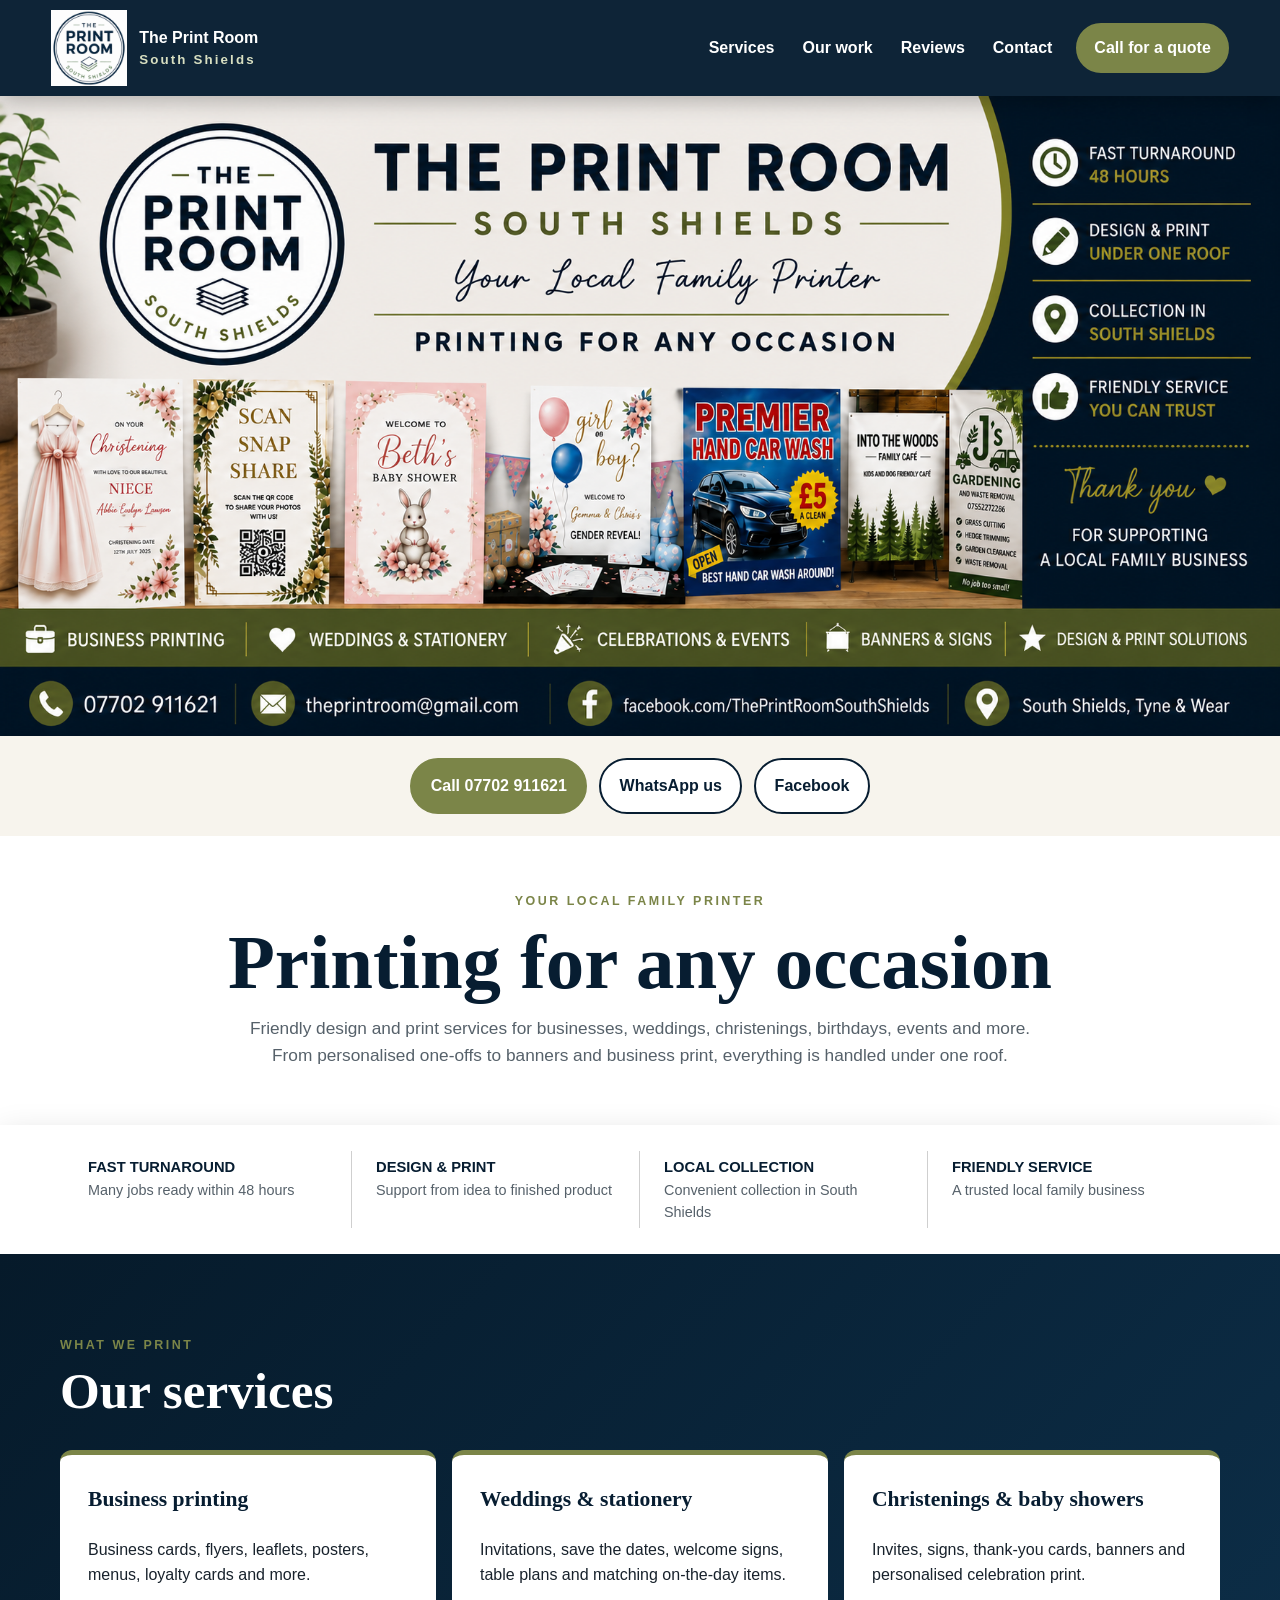
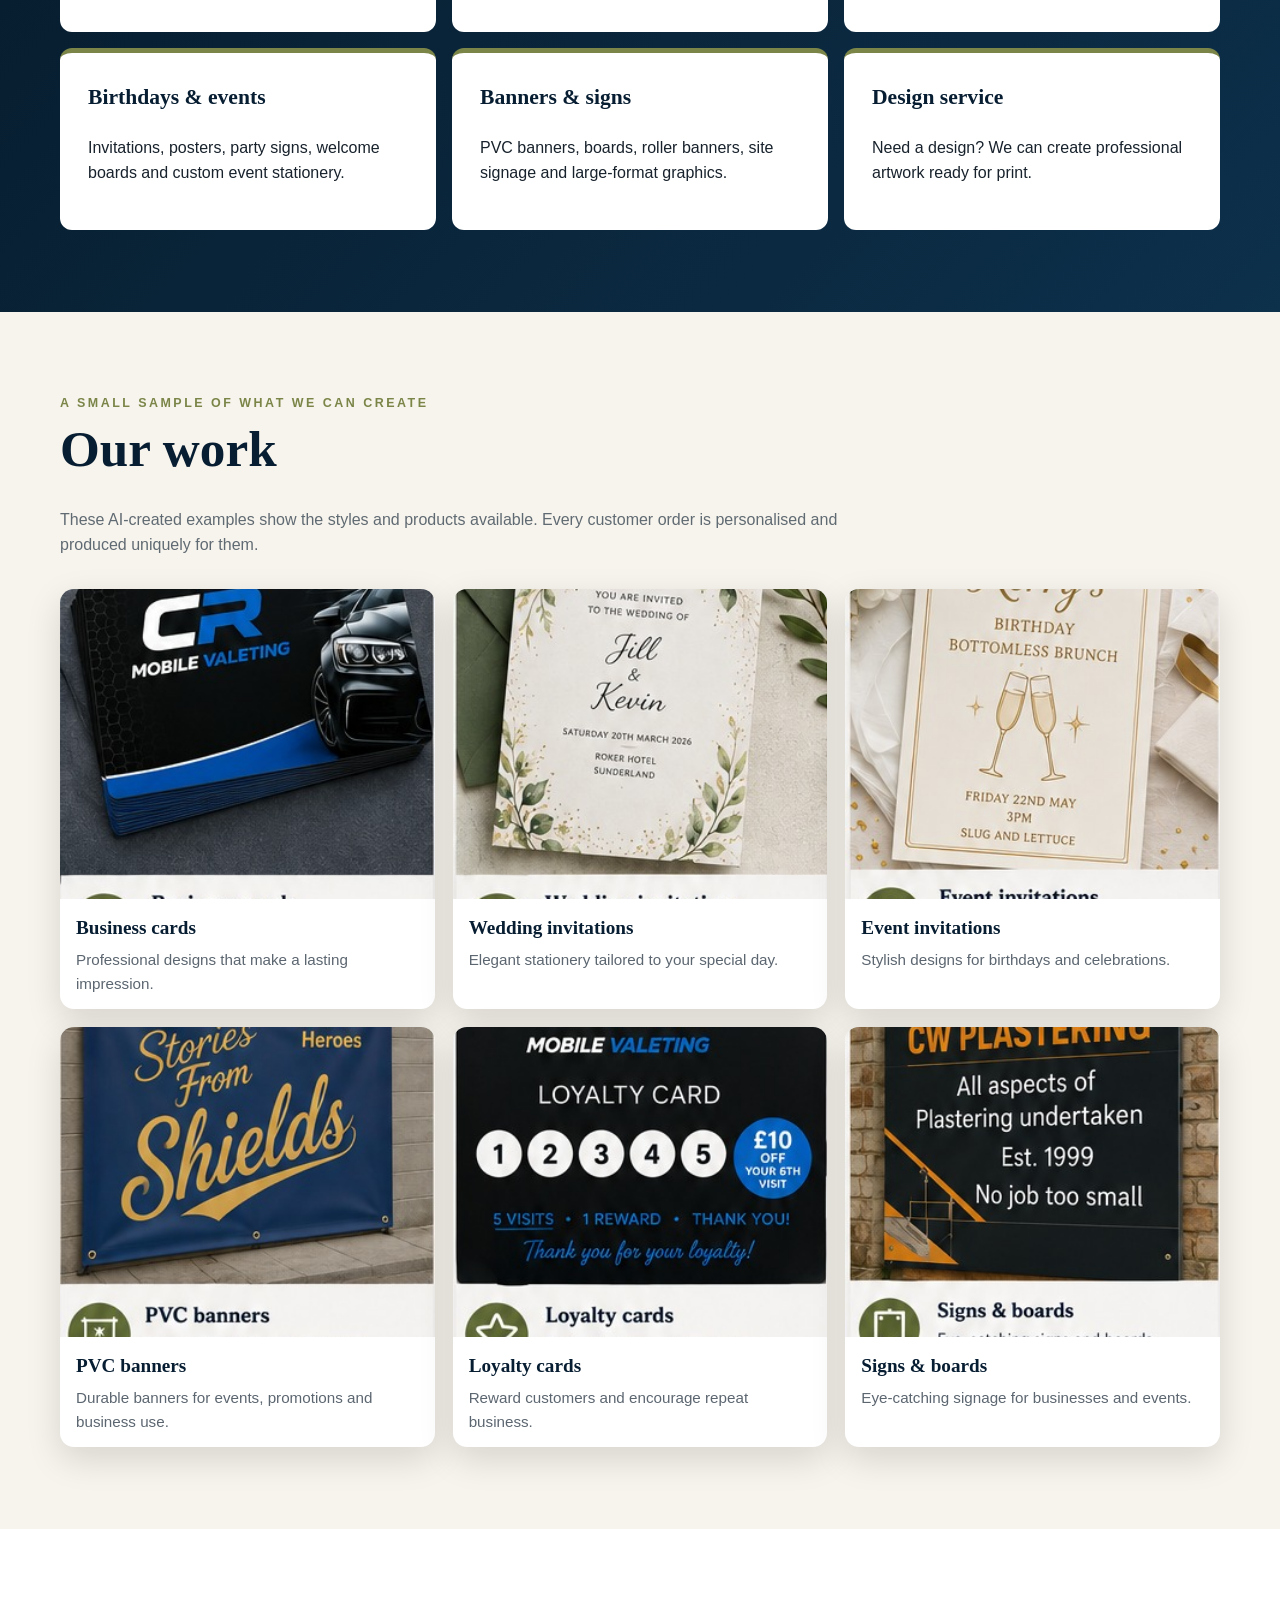
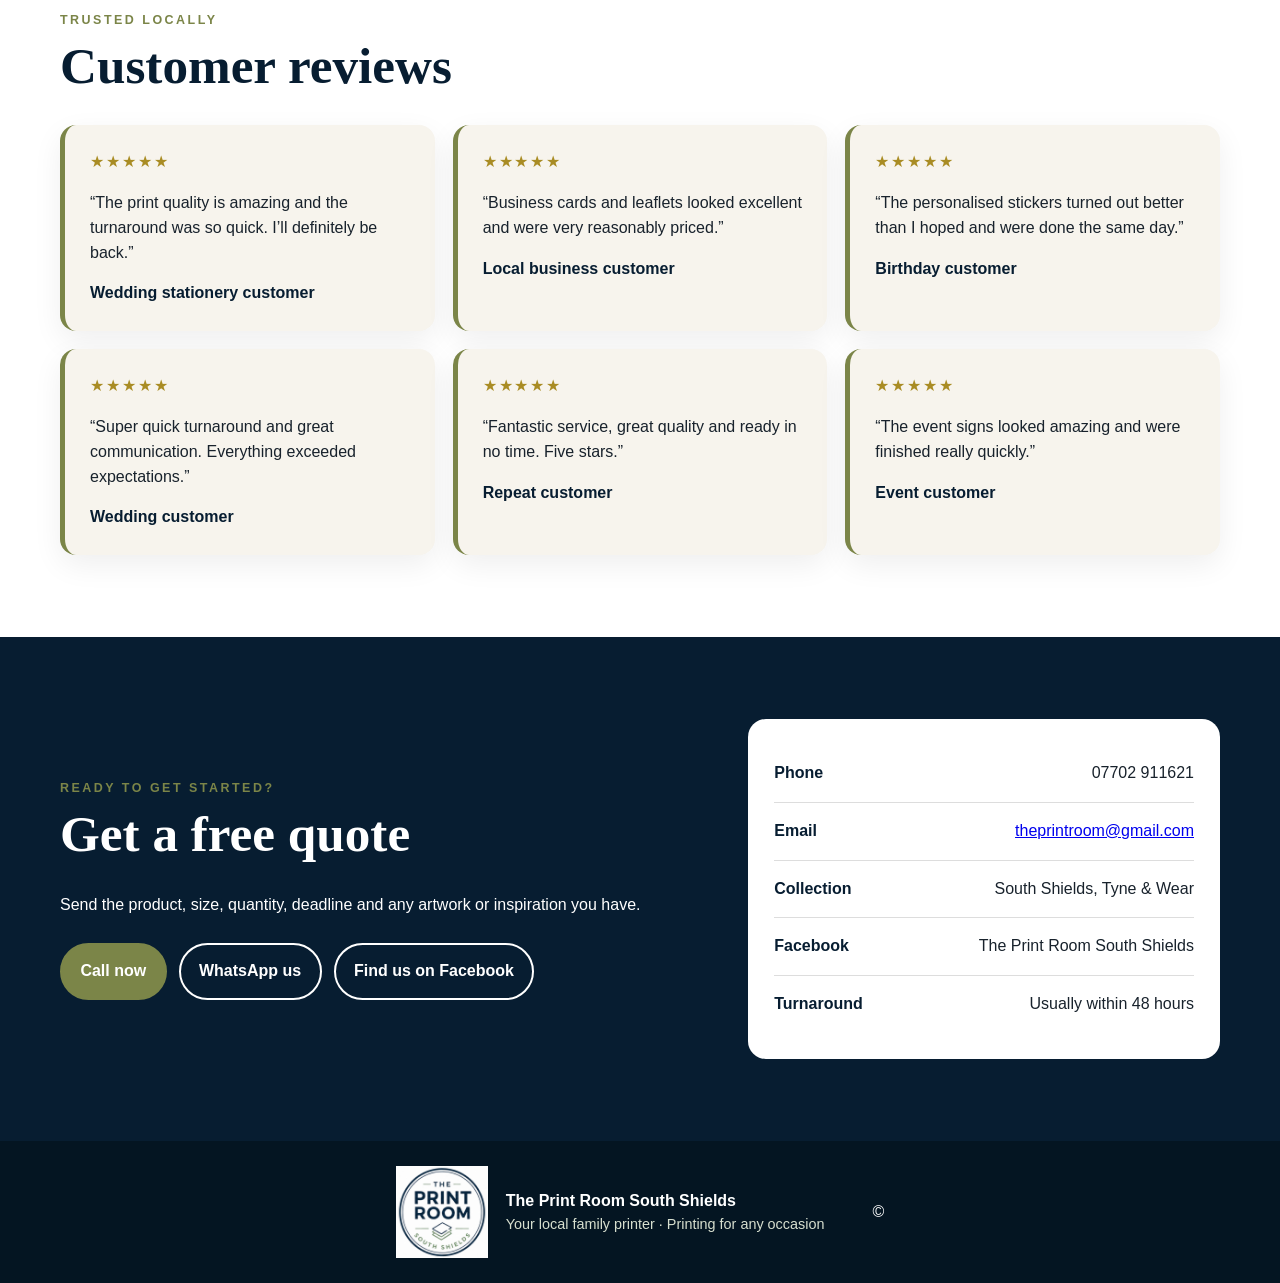
==== commit 86234e69: "Add files via upload" ====
--- a/index.html
+++ b/index.html
@@ -11,12 +11,12 @@
 <body>
 <header class="topbar">
   <a class="brand" href="#home"><img src="logo-cropped.png" alt="The Print Room South Shields logo"><span>The Print Room<small>South Shields</small></span></a>
-  <nav><a href="#services">Services</a><a href="prices.html">Prices</a><a href="#work">Our work</a><a href="#reviews">Reviews</a><a href="#contact">Contact</a></nav>
+  <nav><a href="#services">Services</a><a href="#work">Our work</a><a href="#reviews">Reviews</a><a href="#contact">Contact</a></nav>
   <a class="button small" href="tel:+447702911621">Call for a quote</a>
 </header>
 <main id="home">
 <section class="top-banner"><img src="top-banner.png" alt="The Print Room South Shields banner"></section>
-<section class="mobile-actions"><a class="button outline-dark" href="prices.html">View prices</a><a class="button" href="tel:+447702911621">Call 07702 911621</a><a class="button outline-dark" href="https://wa.me/447702911621">WhatsApp us</a><a class="button outline-dark" href="https://facebook.com/ThePrintRoomSouthShields">Facebook</a></section>
+<section class="mobile-actions"><a class="button" href="tel:+447702911621">Call 07702 911621</a><a class="button outline-dark" href="https://wa.me/447702911621">WhatsApp us</a><a class="button outline-dark" href="https://facebook.com/ThePrintRoomSouthShields">Facebook</a></section>
 <section class="welcome wrap"><p class="eyebrow">Your local family printer</p><h1>Printing for any occasion</h1><p class="intro darktext">Friendly design and print services for businesses, weddings, christenings, birthdays, events and more. From personalised one-offs to banners and business print, everything is handled under one roof.</p></section>
 <section class="benefits">
   <article><strong>Fast turnaround</strong><span>Many jobs ready within 48 hours</span></article>
@@ -51,7 +51,7 @@
   <blockquote><div class="stars">★★★★★</div><p>“The event signs looked amazing and were finished really quickly.”</p><footer>Event customer</footer></blockquote>
 </div></div></section>
 <section id="contact" class="section contact"><div class="wrap contact-grid"><div><p class="eyebrow">Ready to get started?</p><h2>Get a free quote</h2><p>Send the product, size, quantity, deadline and any artwork or inspiration you have.</p><div class="actions"><a class="button" href="tel:+447702911621">Call now</a><a class="button outline" href="https://wa.me/447702911621">WhatsApp us</a><a class="button outline" href="https://facebook.com/ThePrintRoomSouthShields">Find us on Facebook</a></div></div>
-<div class="contact-card"><div><strong>Phone</strong><span>07702 911621</span></div><div><strong>Collection</strong><span>South Shields, Tyne & Wear</span></div><div><strong>Facebook</strong><span>The Print Room South Shields</span></div><div><strong>Turnaround</strong><span>Usually within 48 hours</span></div></div></div></section>
+<div class="contact-card"><div><strong>Phone</strong><span>07702 911621</span></div><div><strong>Email</strong><span><a href="mailto:theprintroom@gmail.com">theprintroom@gmail.com</a></span></div><div><strong>Collection</strong><span>South Shields, Tyne & Wear</span></div><div><strong>Facebook</strong><span>The Print Room South Shields</span></div><div><strong>Turnaround</strong><span>Usually within 48 hours</span></div></div></div></section>
 </main>
 <footer class="site-footer"><img src="logo-cropped.png" alt=""><div><strong>The Print Room South Shields</strong><span>Your local family printer · Printing for any occasion</span></div><p>© <span id="year"></span></p></footer>
 <script src="script.js"></script>
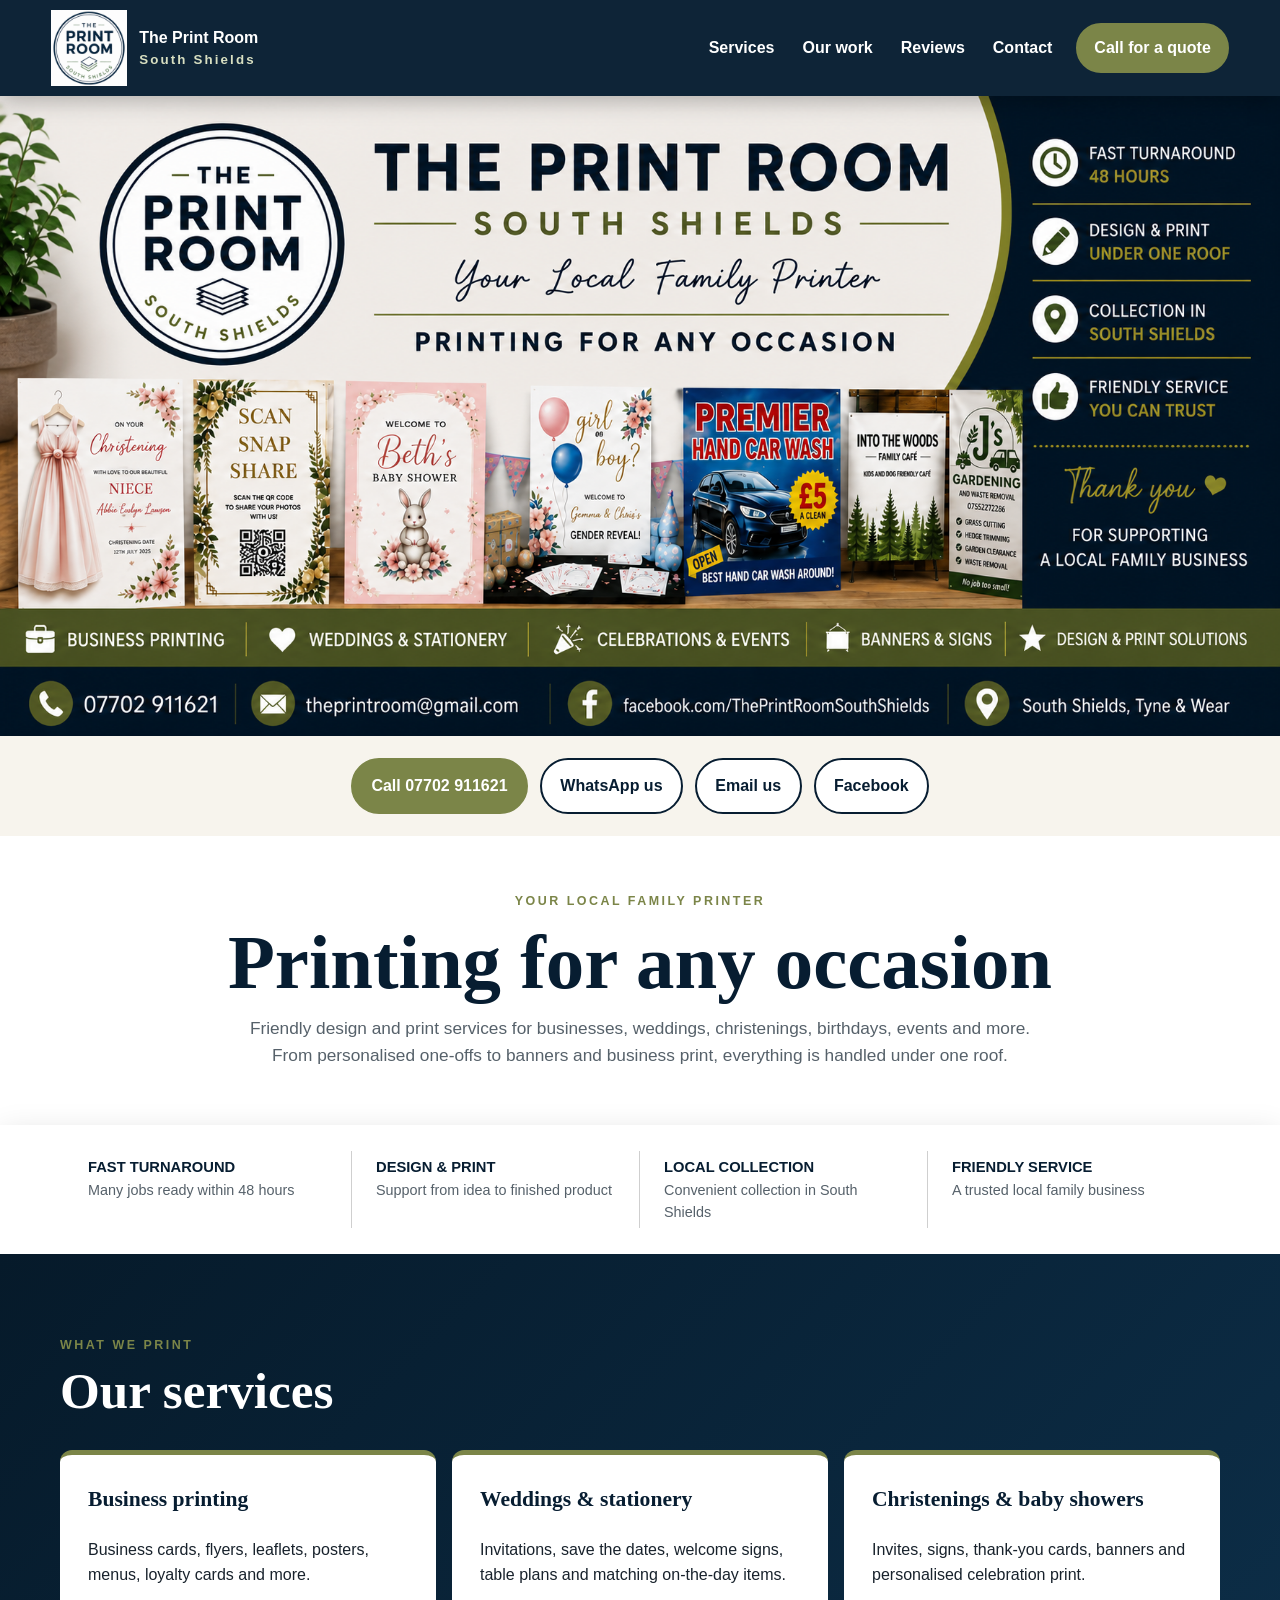
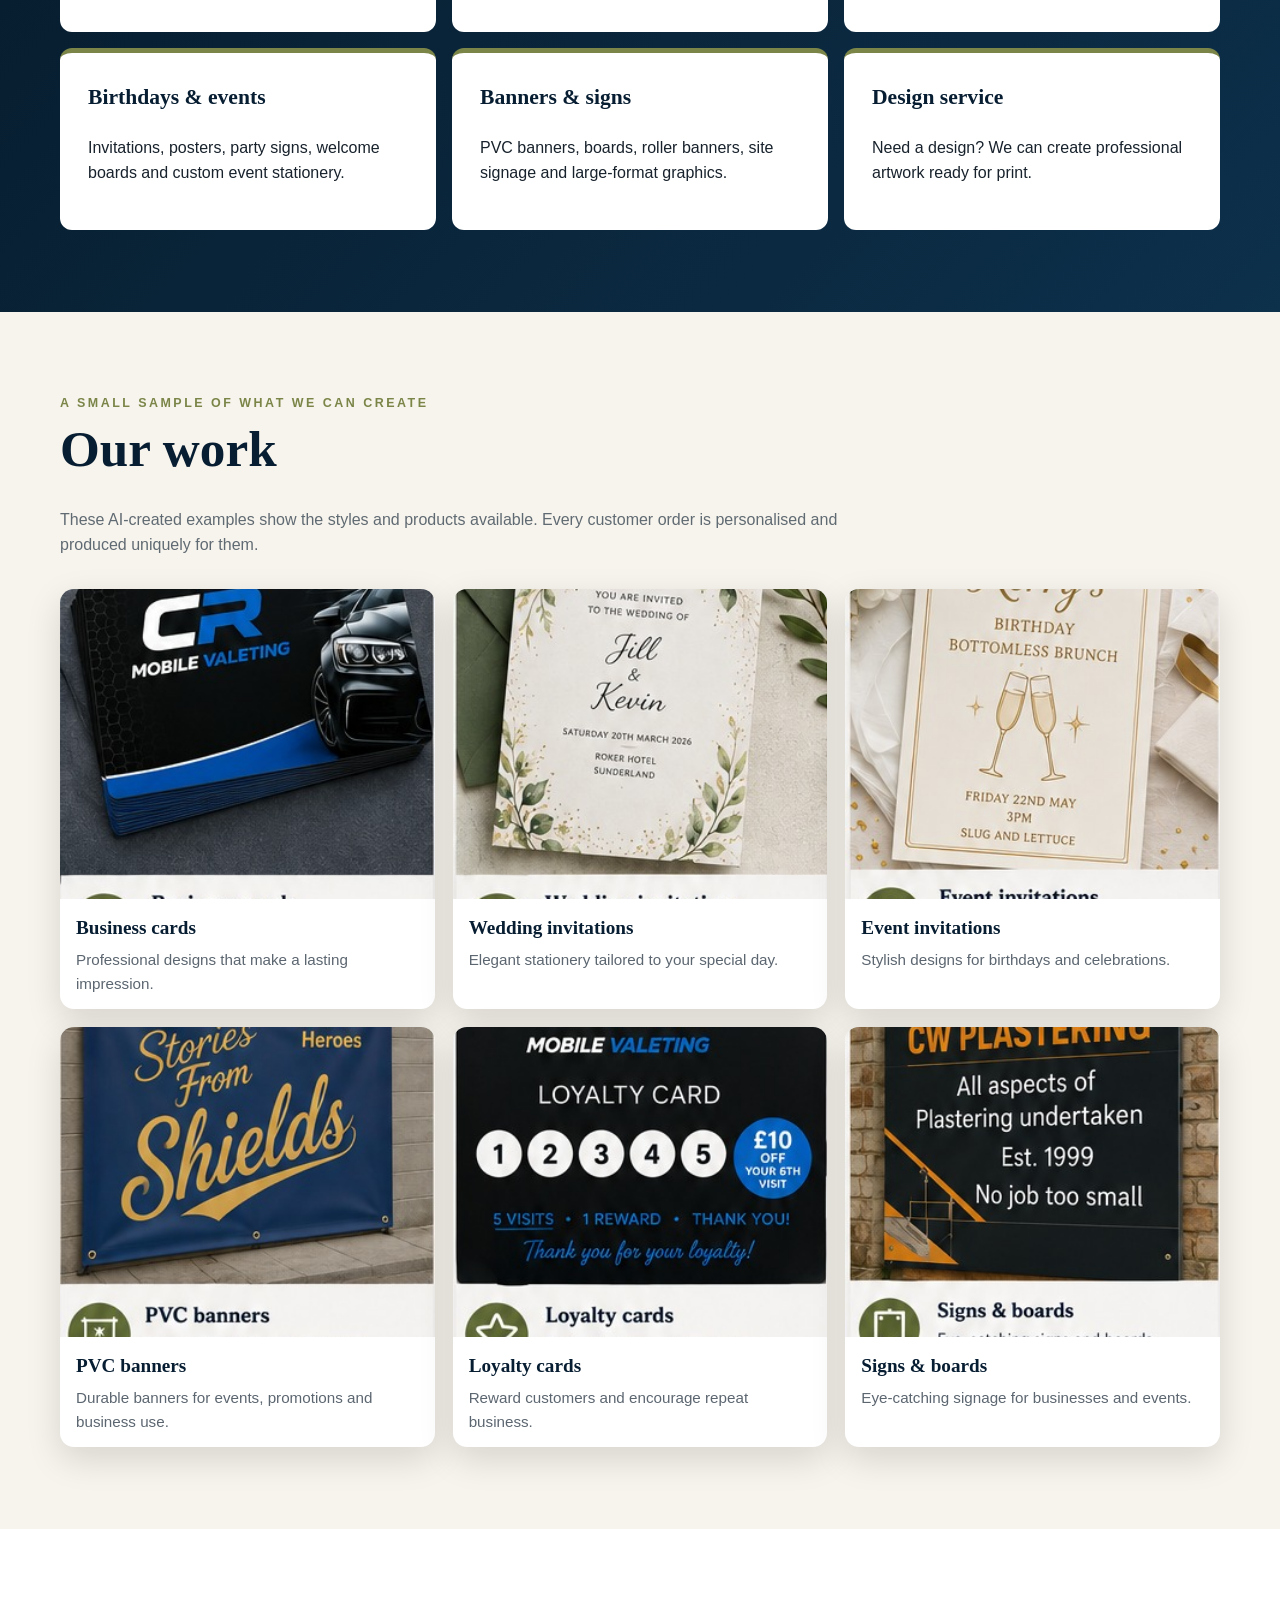
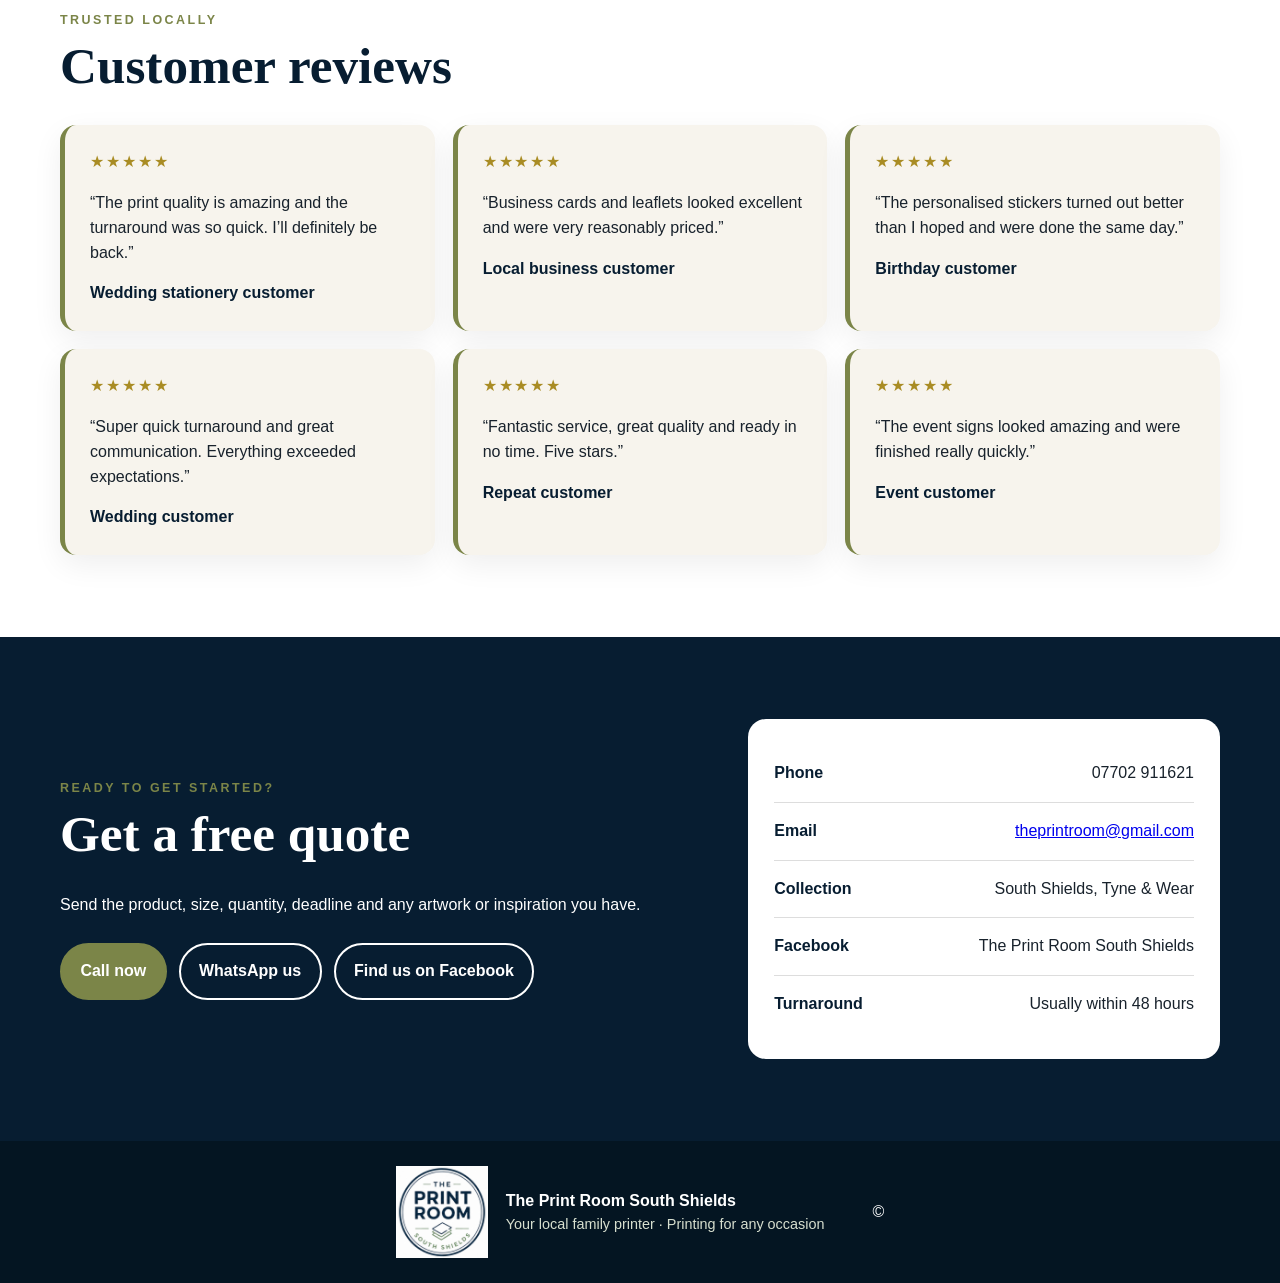
==== commit 66a8f622: "Add files via upload" ====
--- a/index.html
+++ b/index.html
@@ -16,7 +16,7 @@
 </header>
 <main id="home">
 <section class="top-banner"><img src="top-banner.png" alt="The Print Room South Shields banner"></section>
-<section class="mobile-actions"><a class="button" href="tel:+447702911621">Call 07702 911621</a><a class="button outline-dark" href="https://wa.me/447702911621">WhatsApp us</a><a class="button outline-dark" href="https://facebook.com/ThePrintRoomSouthShields">Facebook</a></section>
+<section class="mobile-actions"><a class="button" href="tel:+447702911621">Call 07702 911621</a><a class="button outline-dark" href="https://wa.me/447702911621">WhatsApp us</a><a class="button outline-dark" href="mailto:theprintroom@gmail.com">Email us</a><a class="button outline-dark" href="https://facebook.com/ThePrintRoomSouthShields">Facebook</a></section>
 <section class="welcome wrap"><p class="eyebrow">Your local family printer</p><h1>Printing for any occasion</h1><p class="intro darktext">Friendly design and print services for businesses, weddings, christenings, birthdays, events and more. From personalised one-offs to banners and business print, everything is handled under one roof.</p></section>
 <section class="benefits">
   <article><strong>Fast turnaround</strong><span>Many jobs ready within 48 hours</span></article>
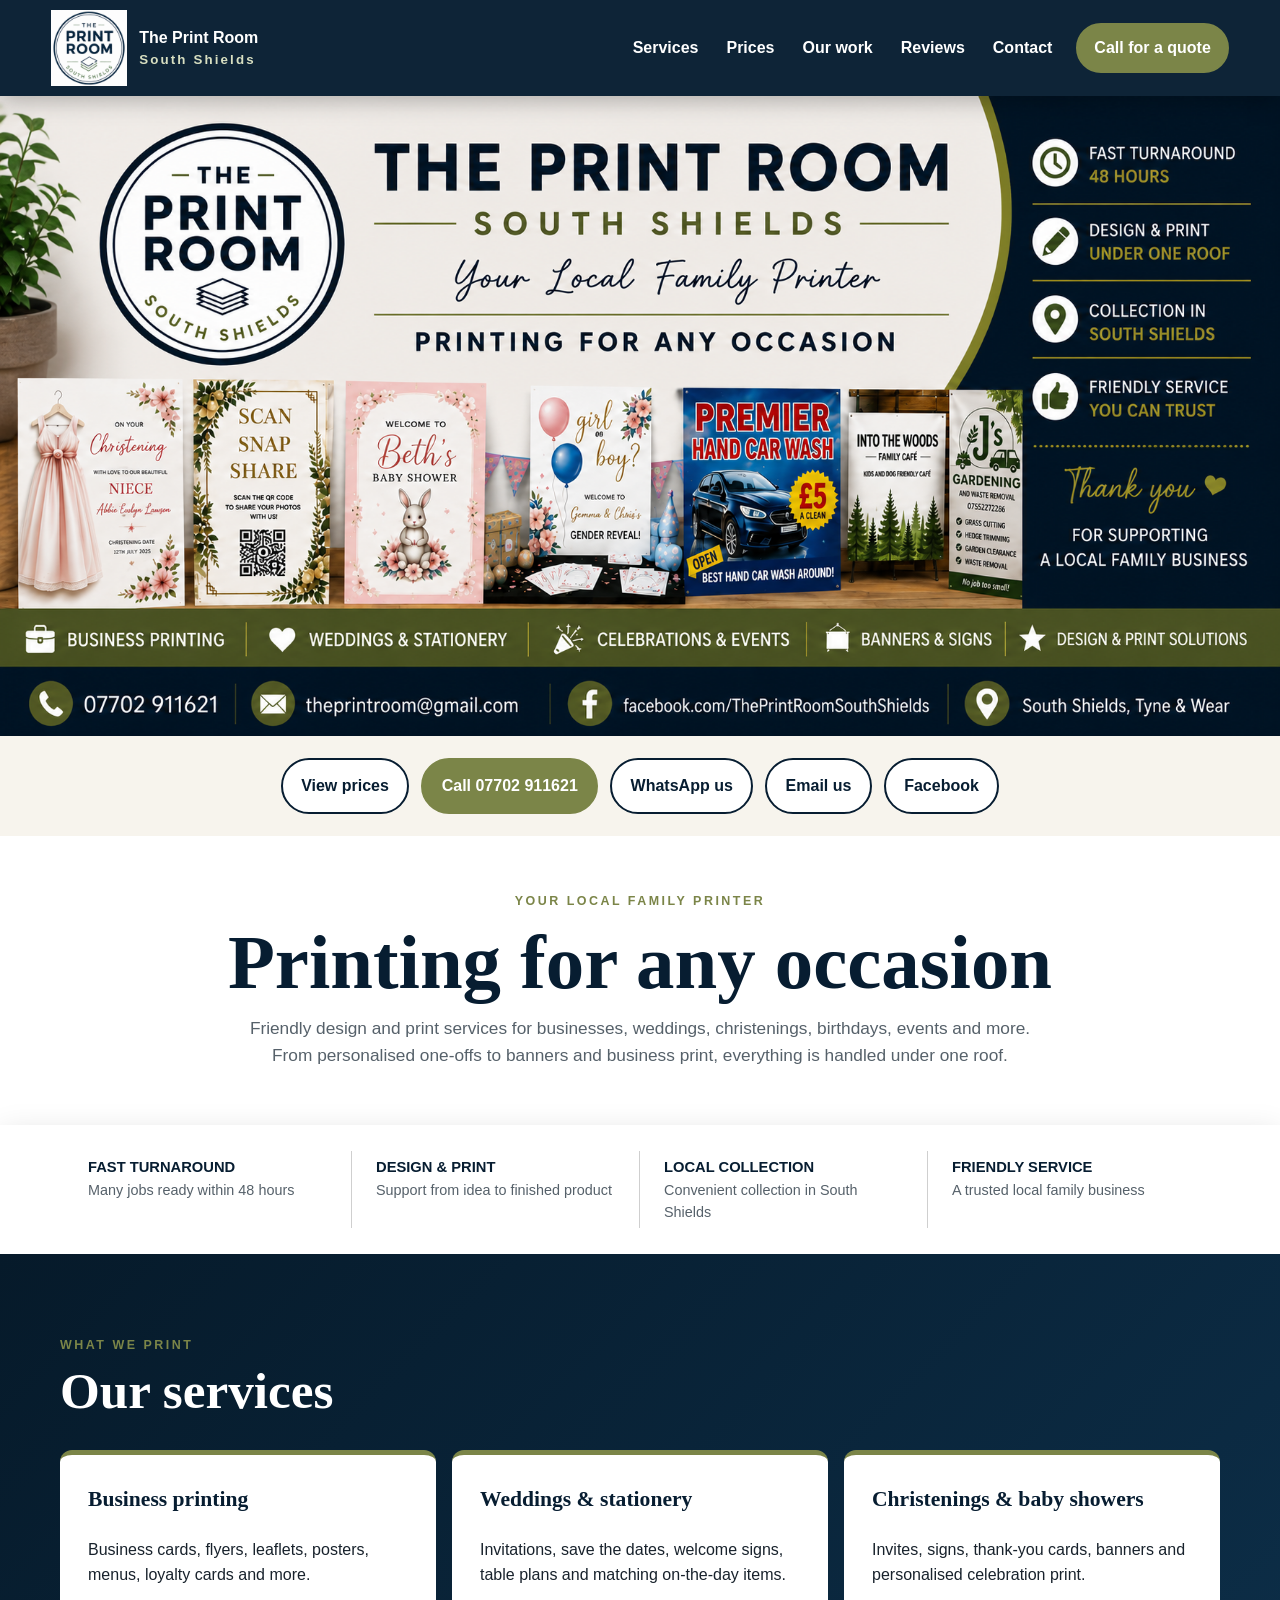
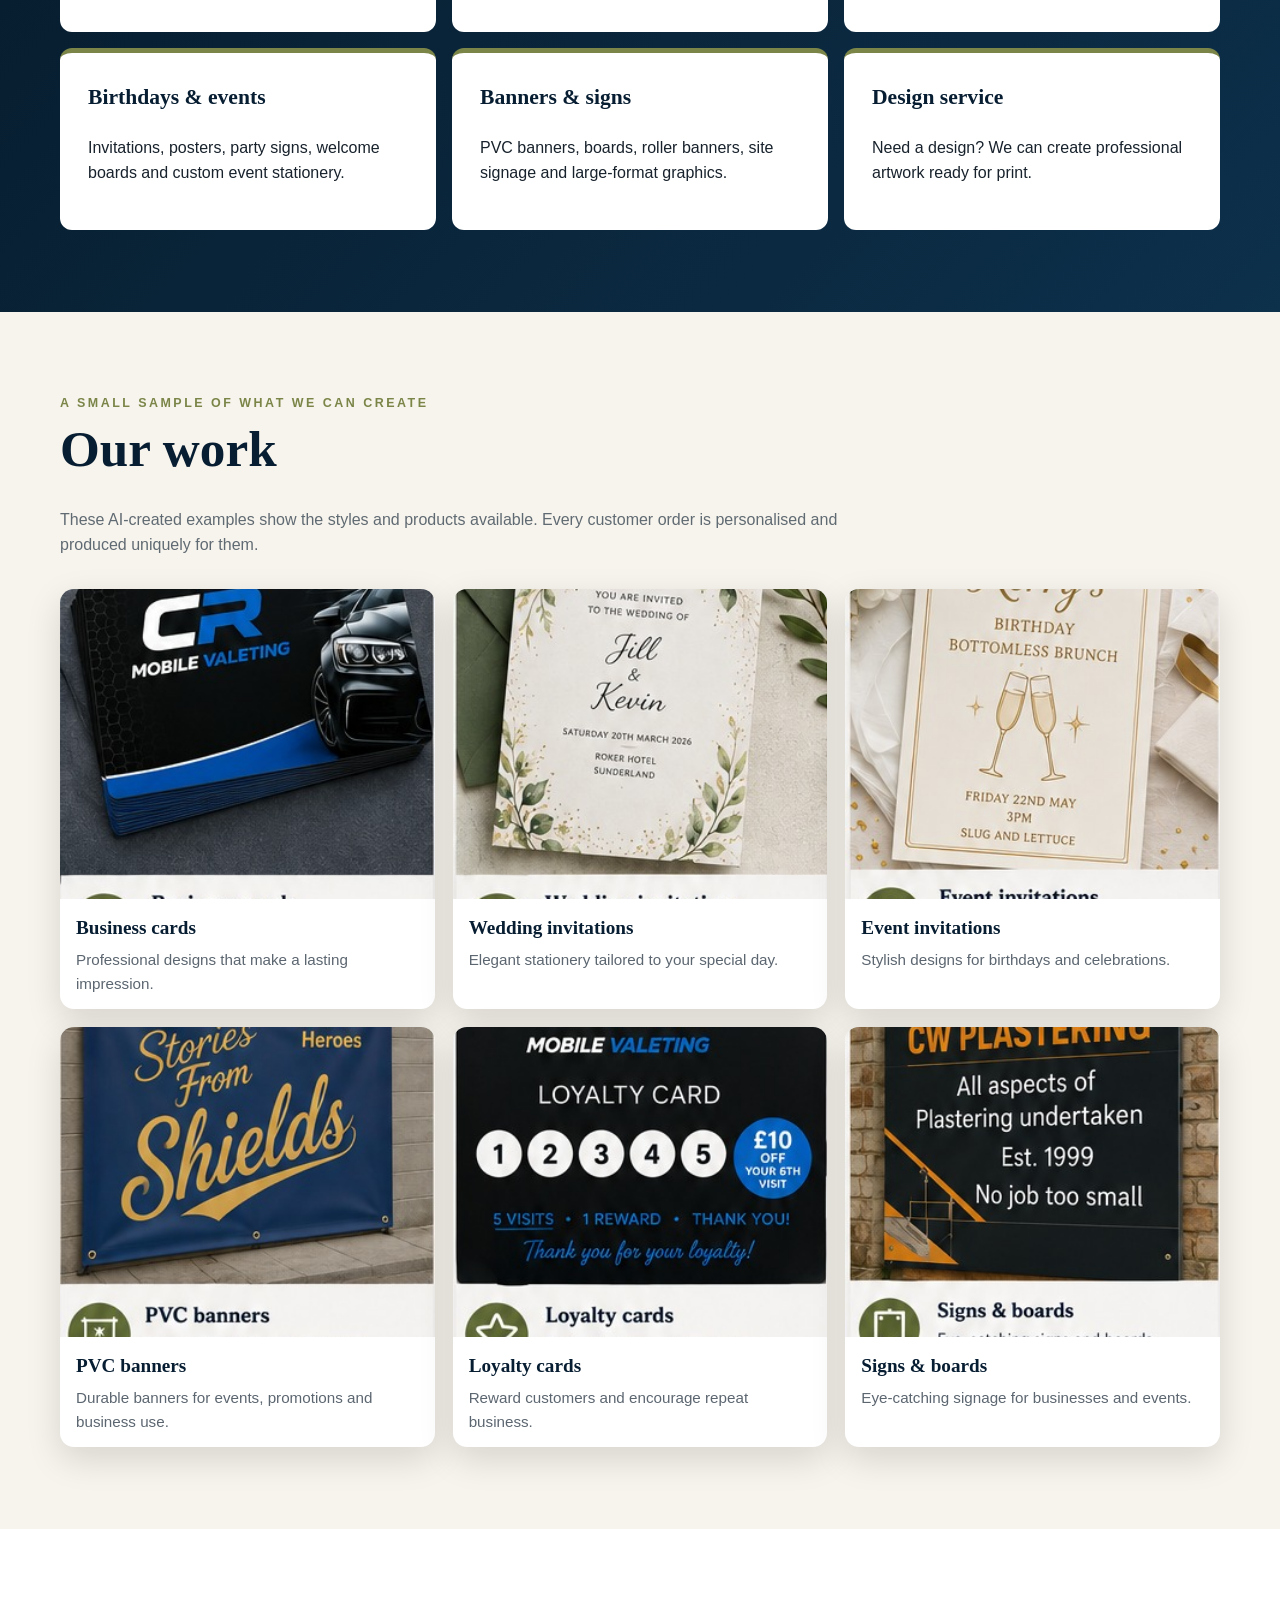
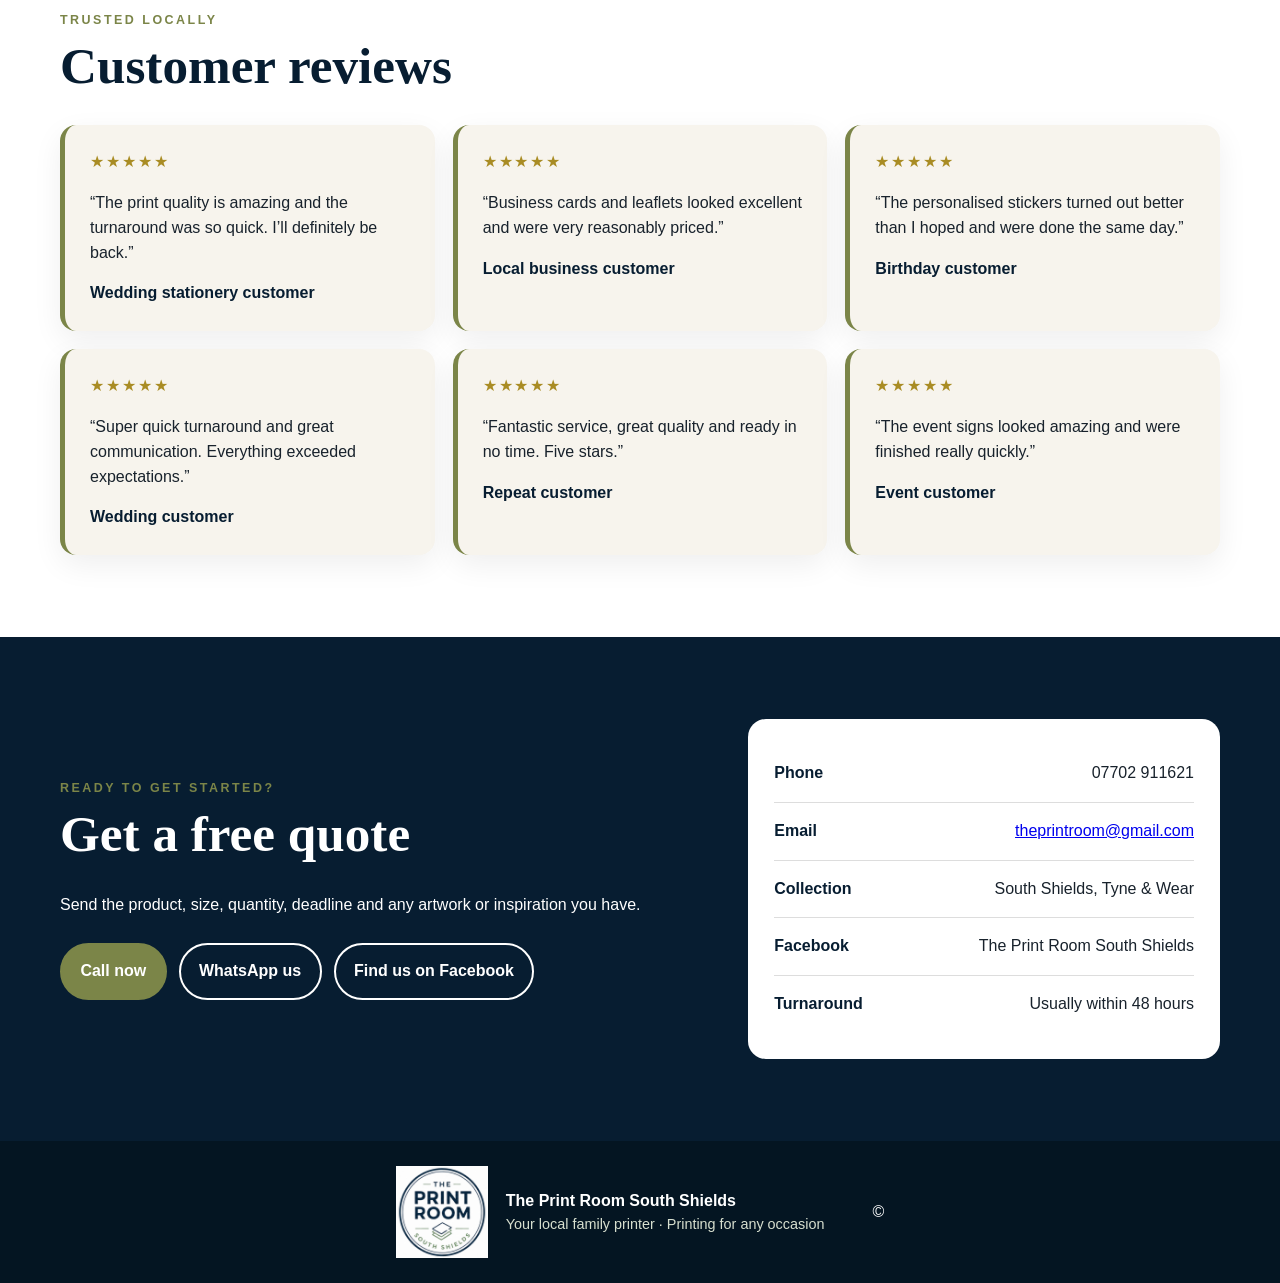
==== commit 24b1e2e7: "Add files via upload" ====
--- a/index.html
+++ b/index.html
@@ -11,12 +11,12 @@
 <body>
 <header class="topbar">
   <a class="brand" href="#home"><img src="logo-cropped.png" alt="The Print Room South Shields logo"><span>The Print Room<small>South Shields</small></span></a>
-  <nav><a href="#services">Services</a><a href="#work">Our work</a><a href="#reviews">Reviews</a><a href="#contact">Contact</a></nav>
+  <nav><a href="#services">Services</a><a href="prices.html">Prices</a><a href="#work">Our work</a><a href="#reviews">Reviews</a><a href="#contact">Contact</a></nav>
   <a class="button small" href="tel:+447702911621">Call for a quote</a>
 </header>
 <main id="home">
 <section class="top-banner"><img src="top-banner.png" alt="The Print Room South Shields banner"></section>
-<section class="mobile-actions"><a class="button" href="tel:+447702911621">Call 07702 911621</a><a class="button outline-dark" href="https://wa.me/447702911621">WhatsApp us</a><a class="button outline-dark" href="mailto:theprintroom@gmail.com">Email us</a><a class="button outline-dark" href="https://facebook.com/ThePrintRoomSouthShields">Facebook</a></section>
+<section class="mobile-actions"><a class="button outline-dark" href="prices.html">View prices</a><a class="button" href="tel:+447702911621">Call 07702 911621</a><a class="button outline-dark" href="https://wa.me/447702911621">WhatsApp us</a><a class="button outline-dark" href="mailto:theprintroom@gmail.com">Email us</a><a class="button outline-dark" href="https://facebook.com/ThePrintRoomSouthShields">Facebook</a></section>
 <section class="welcome wrap"><p class="eyebrow">Your local family printer</p><h1>Printing for any occasion</h1><p class="intro darktext">Friendly design and print services for businesses, weddings, christenings, birthdays, events and more. From personalised one-offs to banners and business print, everything is handled under one roof.</p></section>
 <section class="benefits">
   <article><strong>Fast turnaround</strong><span>Many jobs ready within 48 hours</span></article>
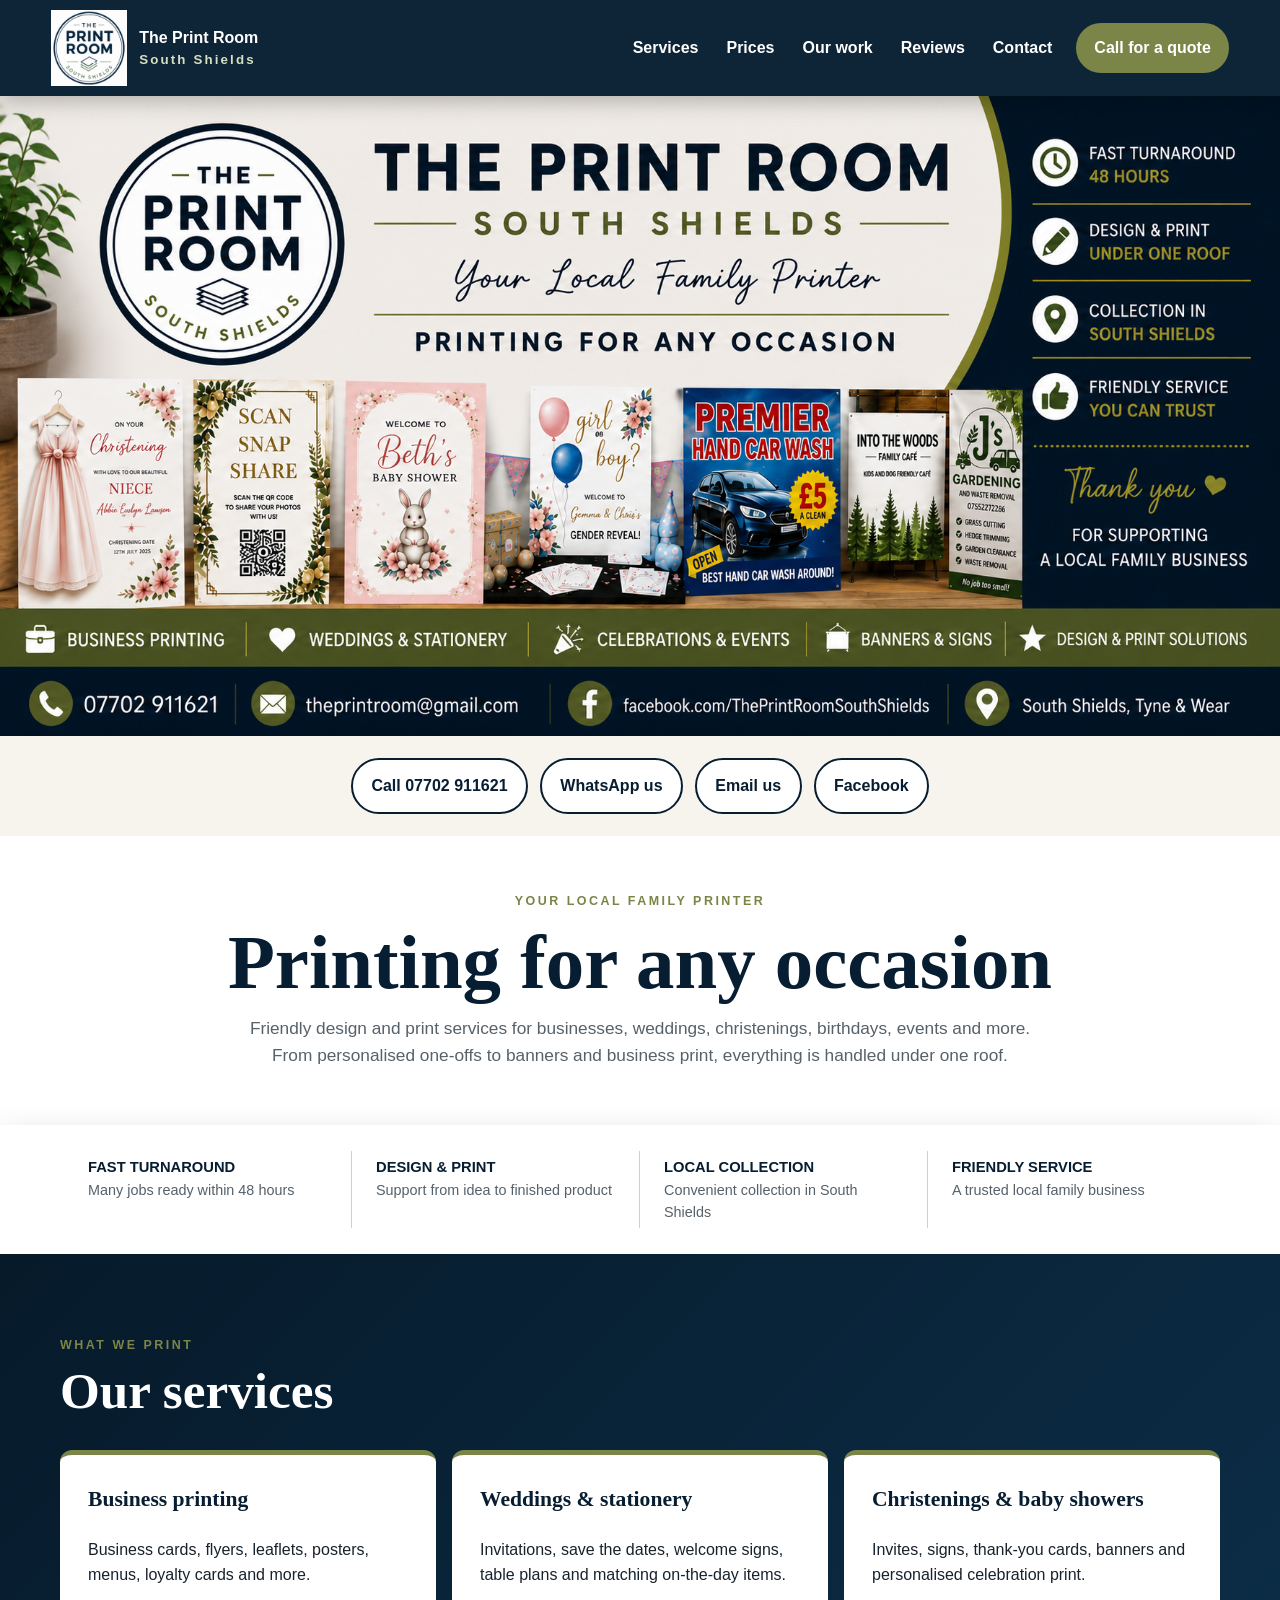
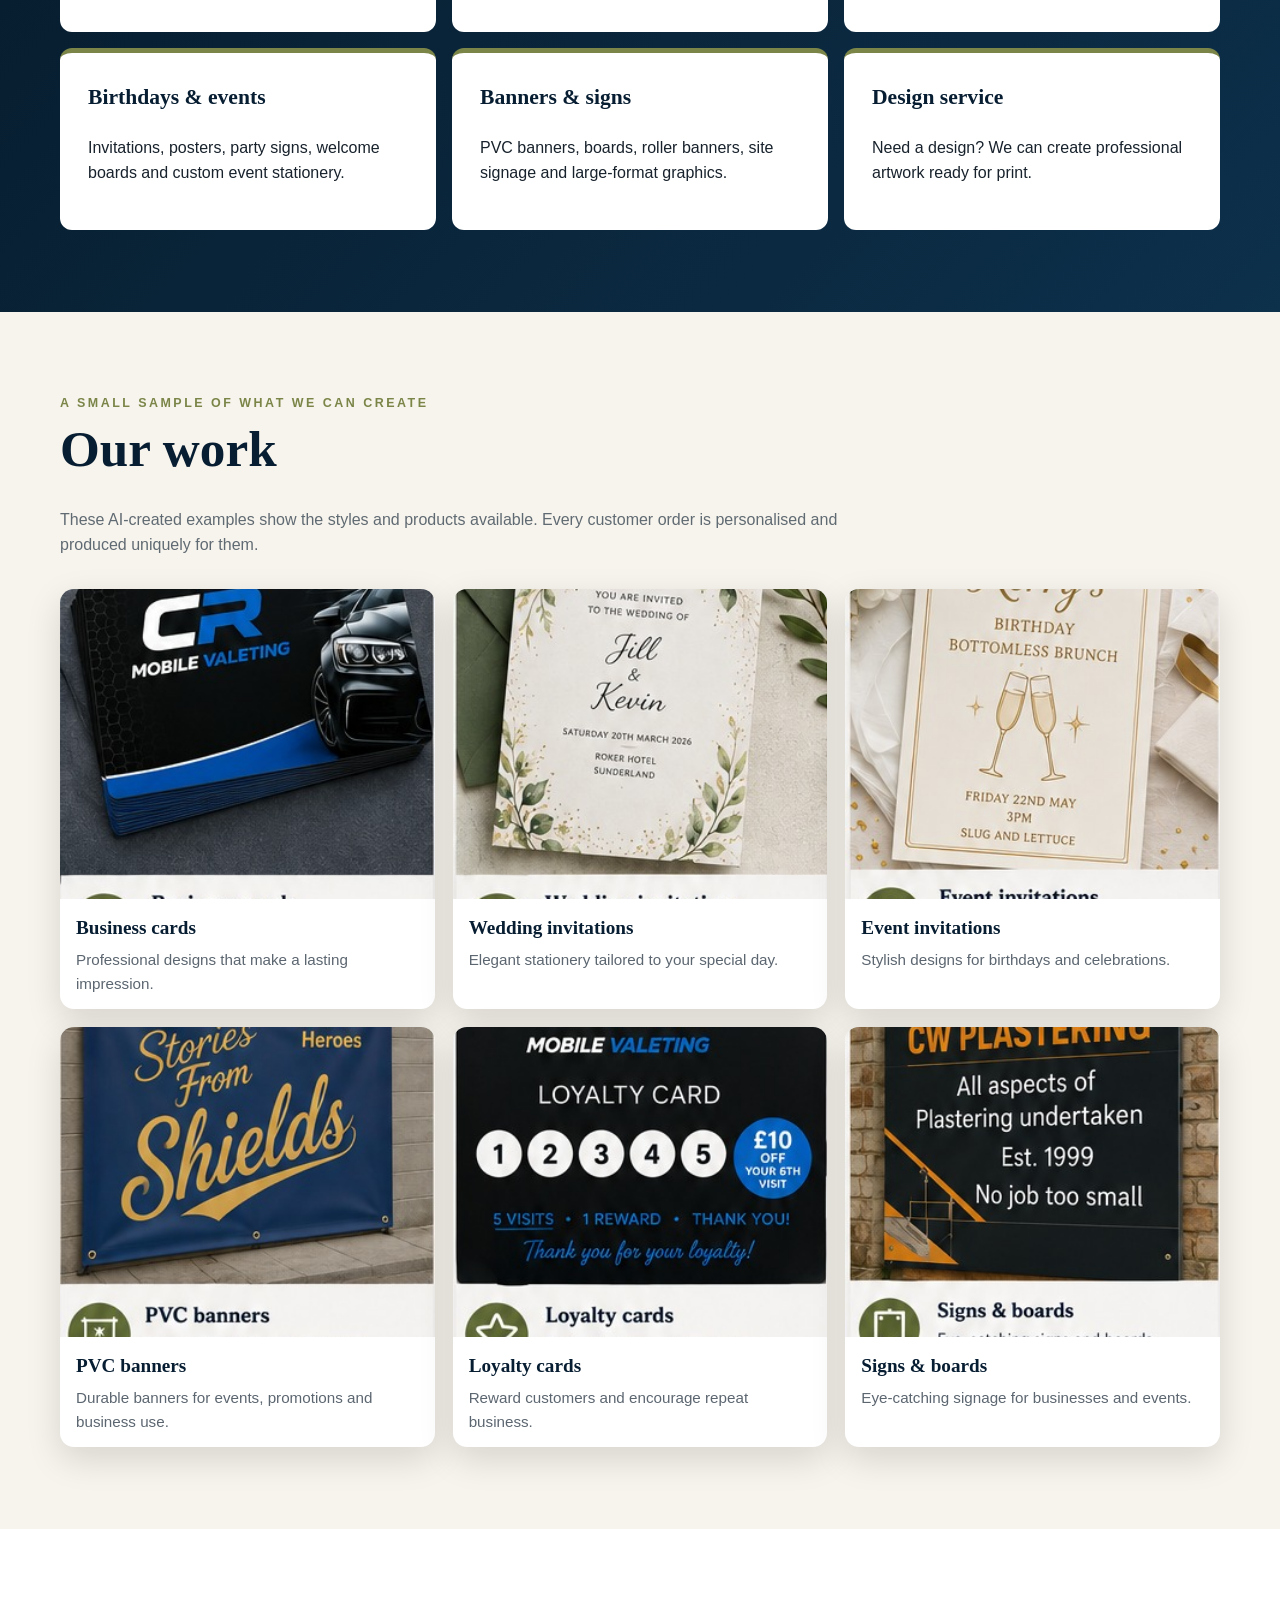
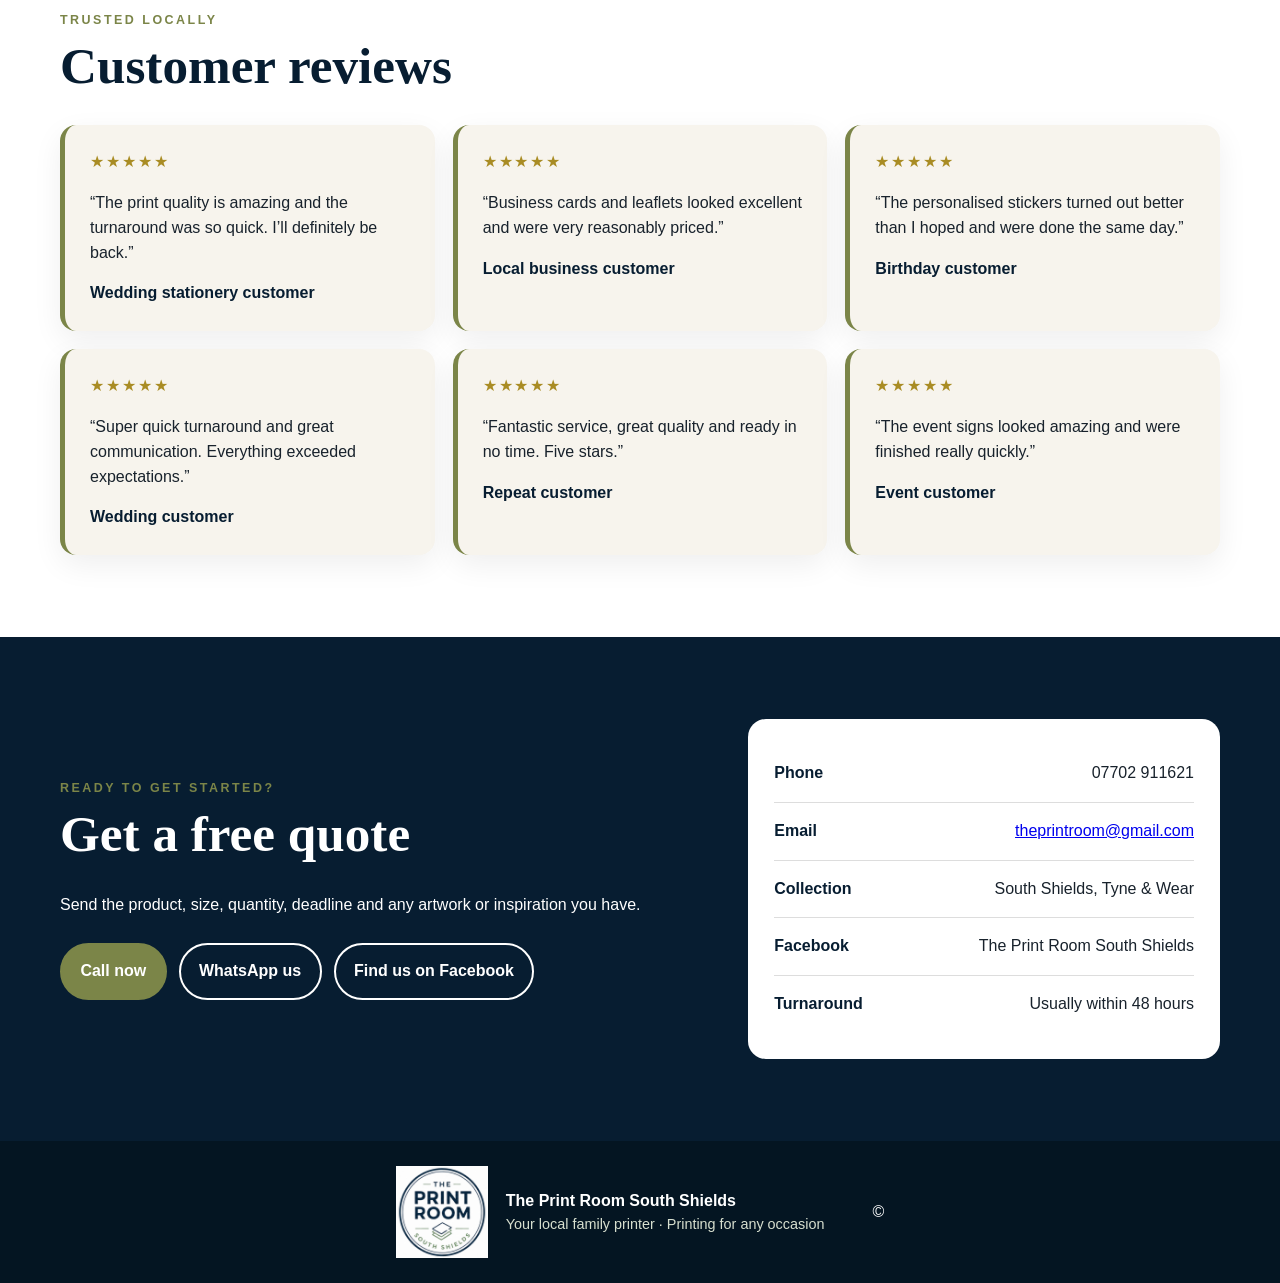
==== commit d0967e82: "Add files via upload" ====
--- a/index.html
+++ b/index.html
@@ -16,7 +16,7 @@
 </header>
 <main id="home">
 <section class="top-banner"><img src="top-banner.png" alt="The Print Room South Shields banner"></section>
-<section class="mobile-actions"><a class="button outline-dark" href="prices.html">View prices</a><a class="button" href="tel:+447702911621">Call 07702 911621</a><a class="button outline-dark" href="https://wa.me/447702911621">WhatsApp us</a><a class="button outline-dark" href="mailto:theprintroom@gmail.com">Email us</a><a class="button outline-dark" href="https://facebook.com/ThePrintRoomSouthShields">Facebook</a></section>
+<section class="mobile-actions"><a class="button outline-dark" href="tel:+447702911621">Call 07702 911621</a><a class="button outline-dark" href="https://wa.me/447702911621">WhatsApp us</a><a class="button outline-dark" href="mailto:theprintroom@gmail.com">Email us</a><a class="button outline-dark" href="https://facebook.com/ThePrintRoomSouthShields">Facebook</a></section>
 <section class="welcome wrap"><p class="eyebrow">Your local family printer</p><h1>Printing for any occasion</h1><p class="intro darktext">Friendly design and print services for businesses, weddings, christenings, birthdays, events and more. From personalised one-offs to banners and business print, everything is handled under one roof.</p></section>
 <section class="benefits">
   <article><strong>Fast turnaround</strong><span>Many jobs ready within 48 hours</span></article>
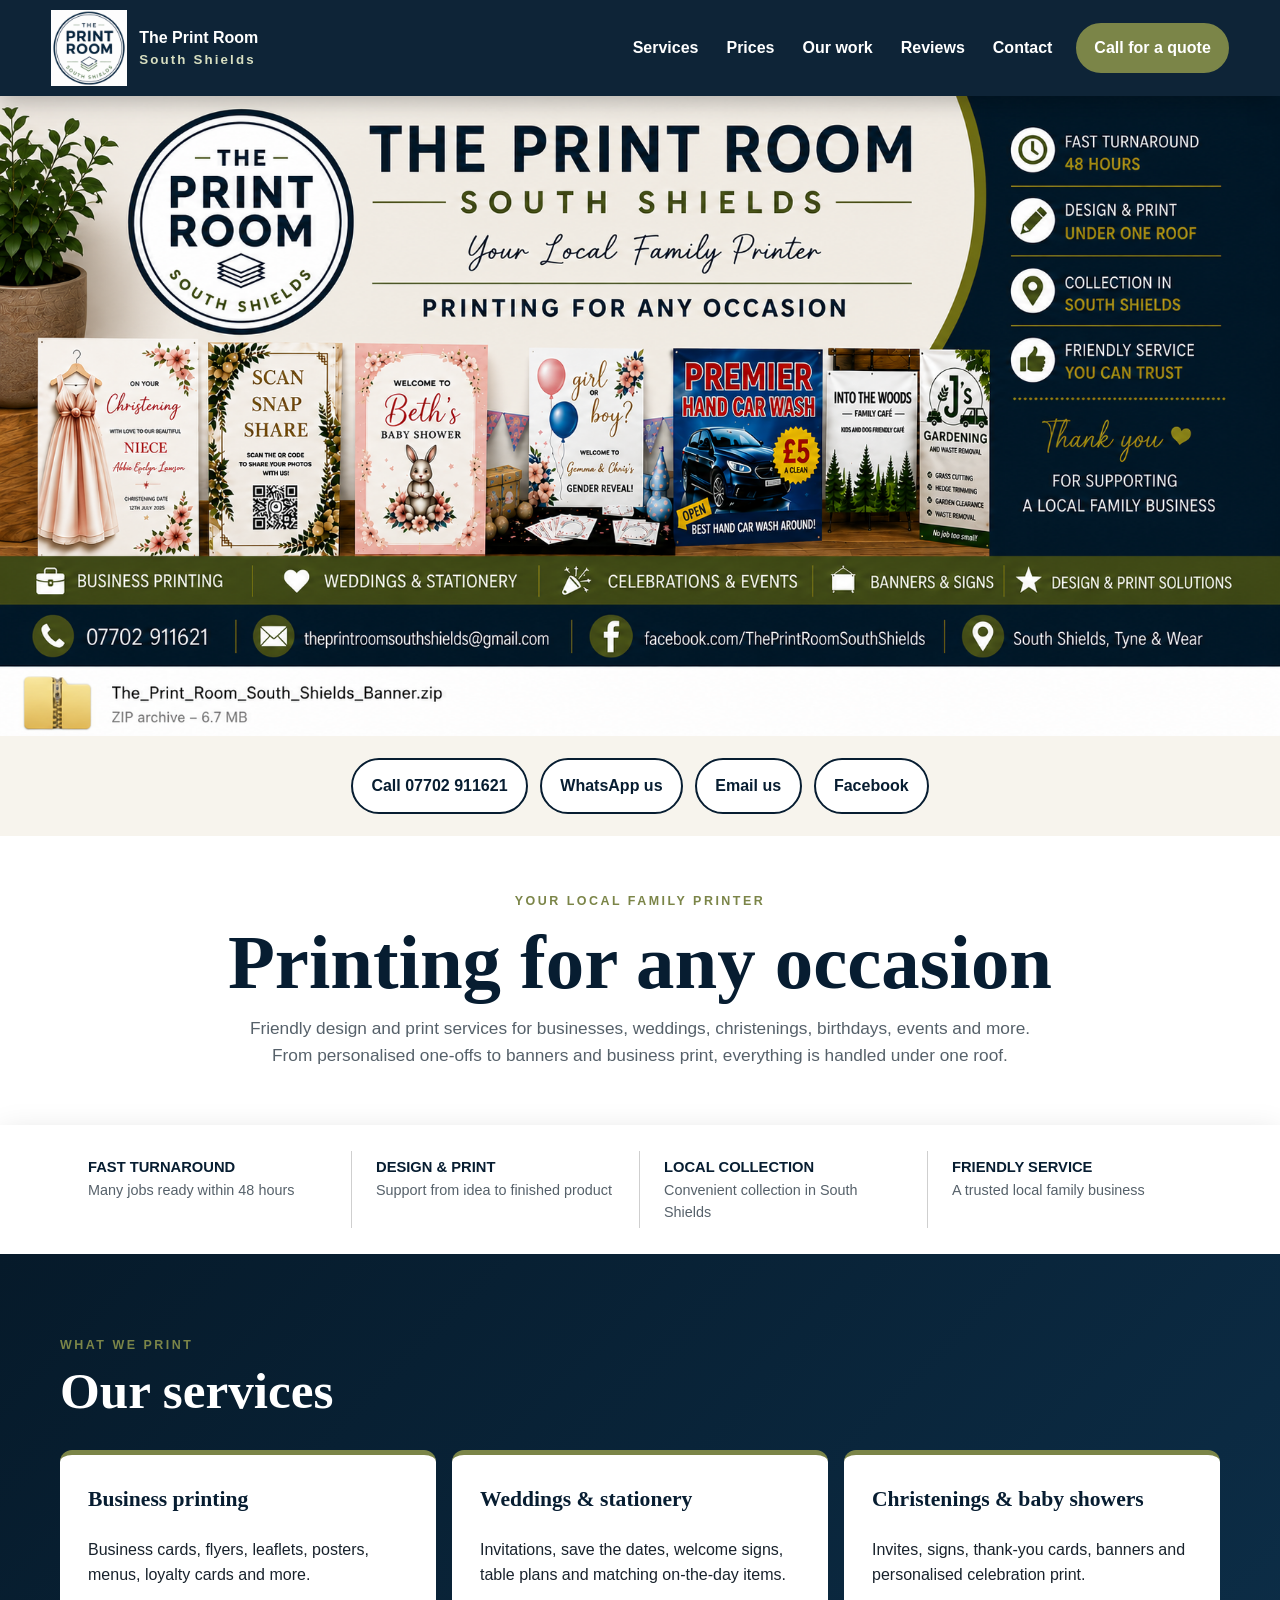
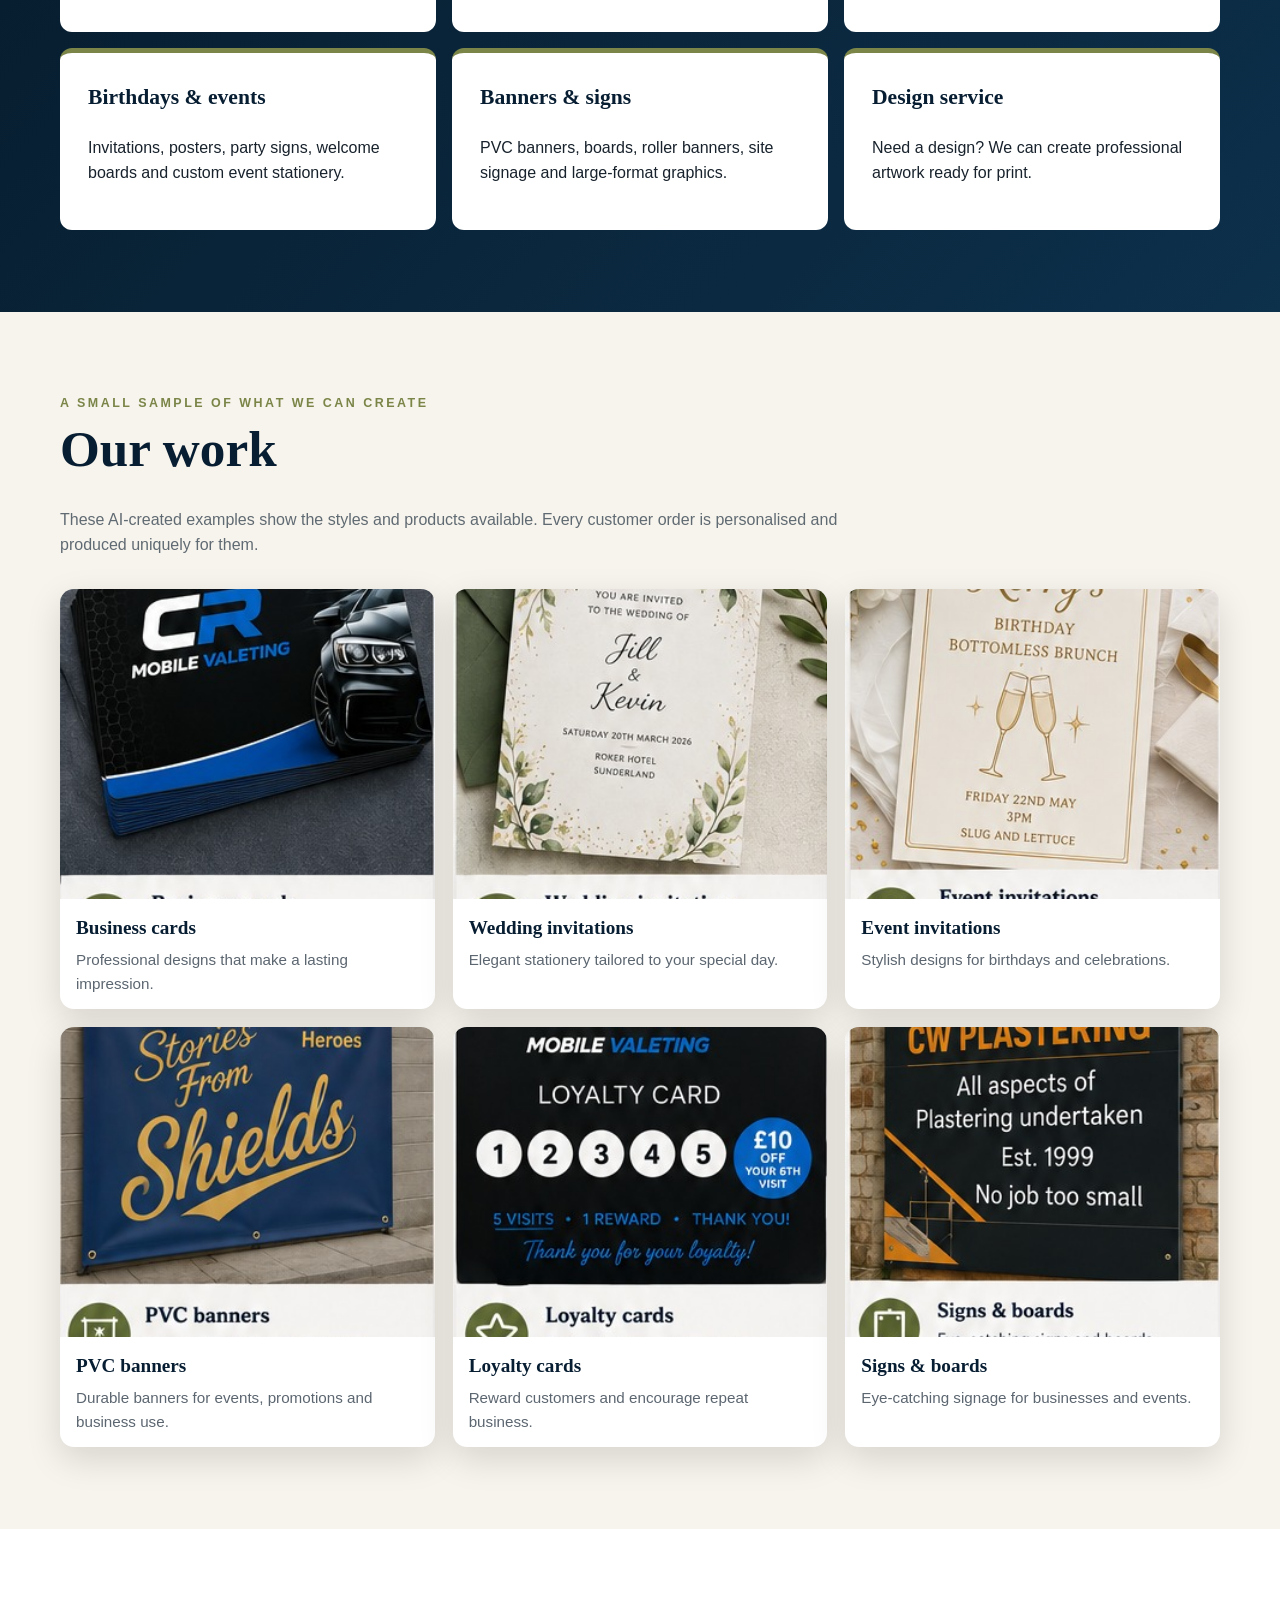
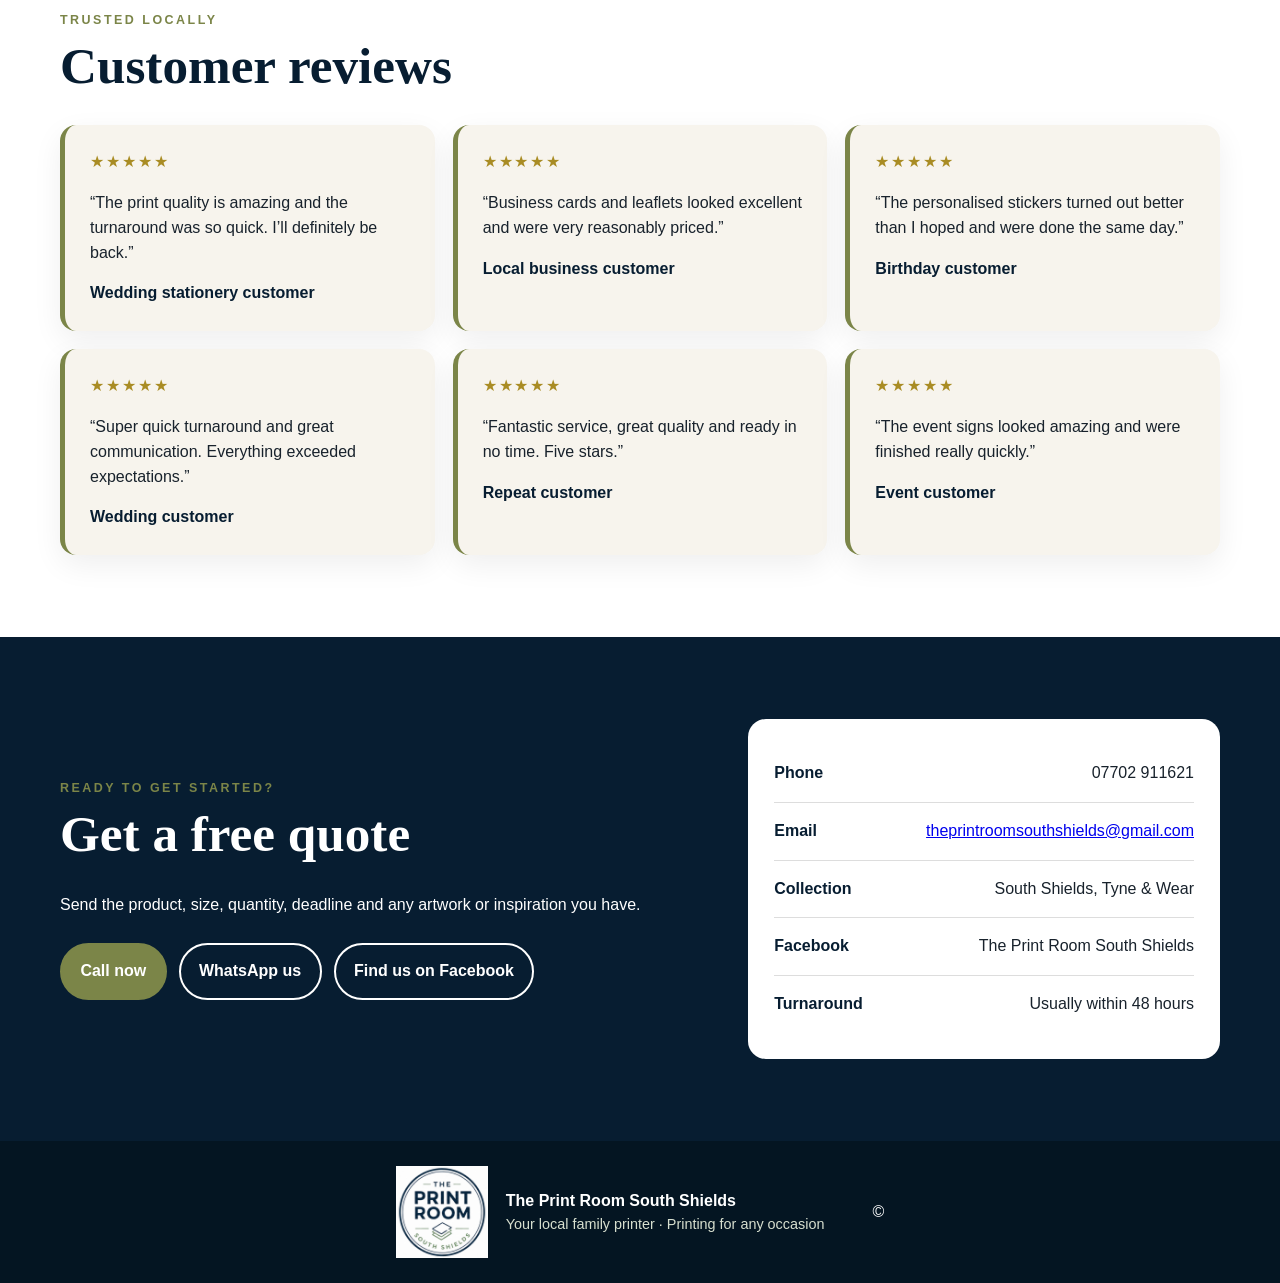
==== commit e2acc719: "Add files via upload" ====
--- a/index.html
+++ b/index.html
@@ -16,7 +16,7 @@
 </header>
 <main id="home">
 <section class="top-banner"><img src="top-banner.png" alt="The Print Room South Shields banner"></section>
-<section class="mobile-actions"><a class="button outline-dark" href="tel:+447702911621">Call 07702 911621</a><a class="button outline-dark" href="https://wa.me/447702911621">WhatsApp us</a><a class="button outline-dark" href="mailto:theprintroom@gmail.com">Email us</a><a class="button outline-dark" href="https://facebook.com/ThePrintRoomSouthShields">Facebook</a></section>
+<section class="mobile-actions"><a class="button outline-dark" href="tel:+447702911621">Call 07702 911621</a><a class="button outline-dark" href="https://wa.me/447702911621">WhatsApp us</a><a class="button outline-dark" href="mailto:theprintroomsouthshields@gmail.com">Email us</a><a class="button outline-dark" href="https://facebook.com/ThePrintRoomSouthShields">Facebook</a></section>
 <section class="welcome wrap"><p class="eyebrow">Your local family printer</p><h1>Printing for any occasion</h1><p class="intro darktext">Friendly design and print services for businesses, weddings, christenings, birthdays, events and more. From personalised one-offs to banners and business print, everything is handled under one roof.</p></section>
 <section class="benefits">
   <article><strong>Fast turnaround</strong><span>Many jobs ready within 48 hours</span></article>
@@ -51,7 +51,7 @@
   <blockquote><div class="stars">★★★★★</div><p>“The event signs looked amazing and were finished really quickly.”</p><footer>Event customer</footer></blockquote>
 </div></div></section>
 <section id="contact" class="section contact"><div class="wrap contact-grid"><div><p class="eyebrow">Ready to get started?</p><h2>Get a free quote</h2><p>Send the product, size, quantity, deadline and any artwork or inspiration you have.</p><div class="actions"><a class="button" href="tel:+447702911621">Call now</a><a class="button outline" href="https://wa.me/447702911621">WhatsApp us</a><a class="button outline" href="https://facebook.com/ThePrintRoomSouthShields">Find us on Facebook</a></div></div>
-<div class="contact-card"><div><strong>Phone</strong><span>07702 911621</span></div><div><strong>Email</strong><span><a href="mailto:theprintroom@gmail.com">theprintroom@gmail.com</a></span></div><div><strong>Collection</strong><span>South Shields, Tyne & Wear</span></div><div><strong>Facebook</strong><span>The Print Room South Shields</span></div><div><strong>Turnaround</strong><span>Usually within 48 hours</span></div></div></div></section>
+<div class="contact-card"><div><strong>Phone</strong><span>07702 911621</span></div><div><strong>Email</strong><span><a href="mailto:theprintroomsouthshields@gmail.com">theprintroomsouthshields@gmail.com</a></span></div><div><strong>Collection</strong><span>South Shields, Tyne & Wear</span></div><div><strong>Facebook</strong><span>The Print Room South Shields</span></div><div><strong>Turnaround</strong><span>Usually within 48 hours</span></div></div></div></section>
 </main>
 <footer class="site-footer"><img src="logo-cropped.png" alt=""><div><strong>The Print Room South Shields</strong><span>Your local family printer · Printing for any occasion</span></div><p>© <span id="year"></span></p></footer>
 <script src="script.js"></script>
